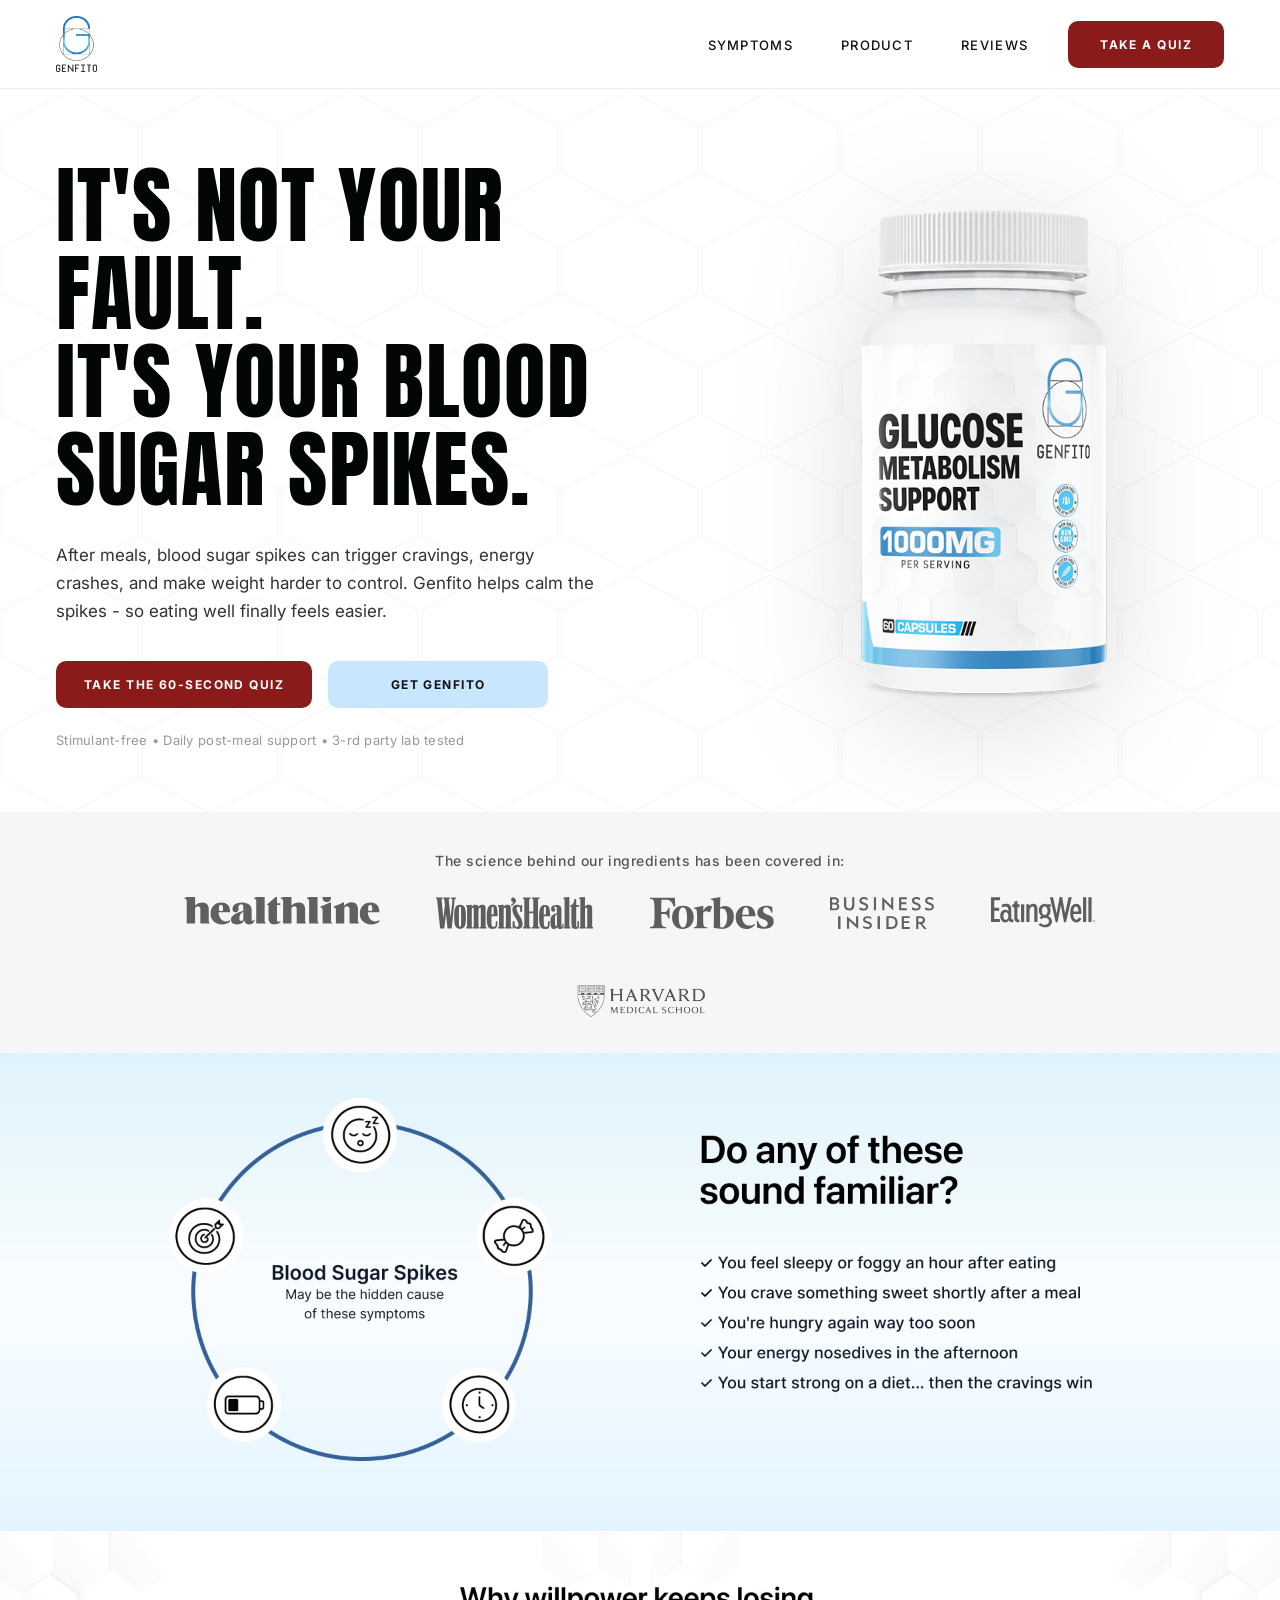
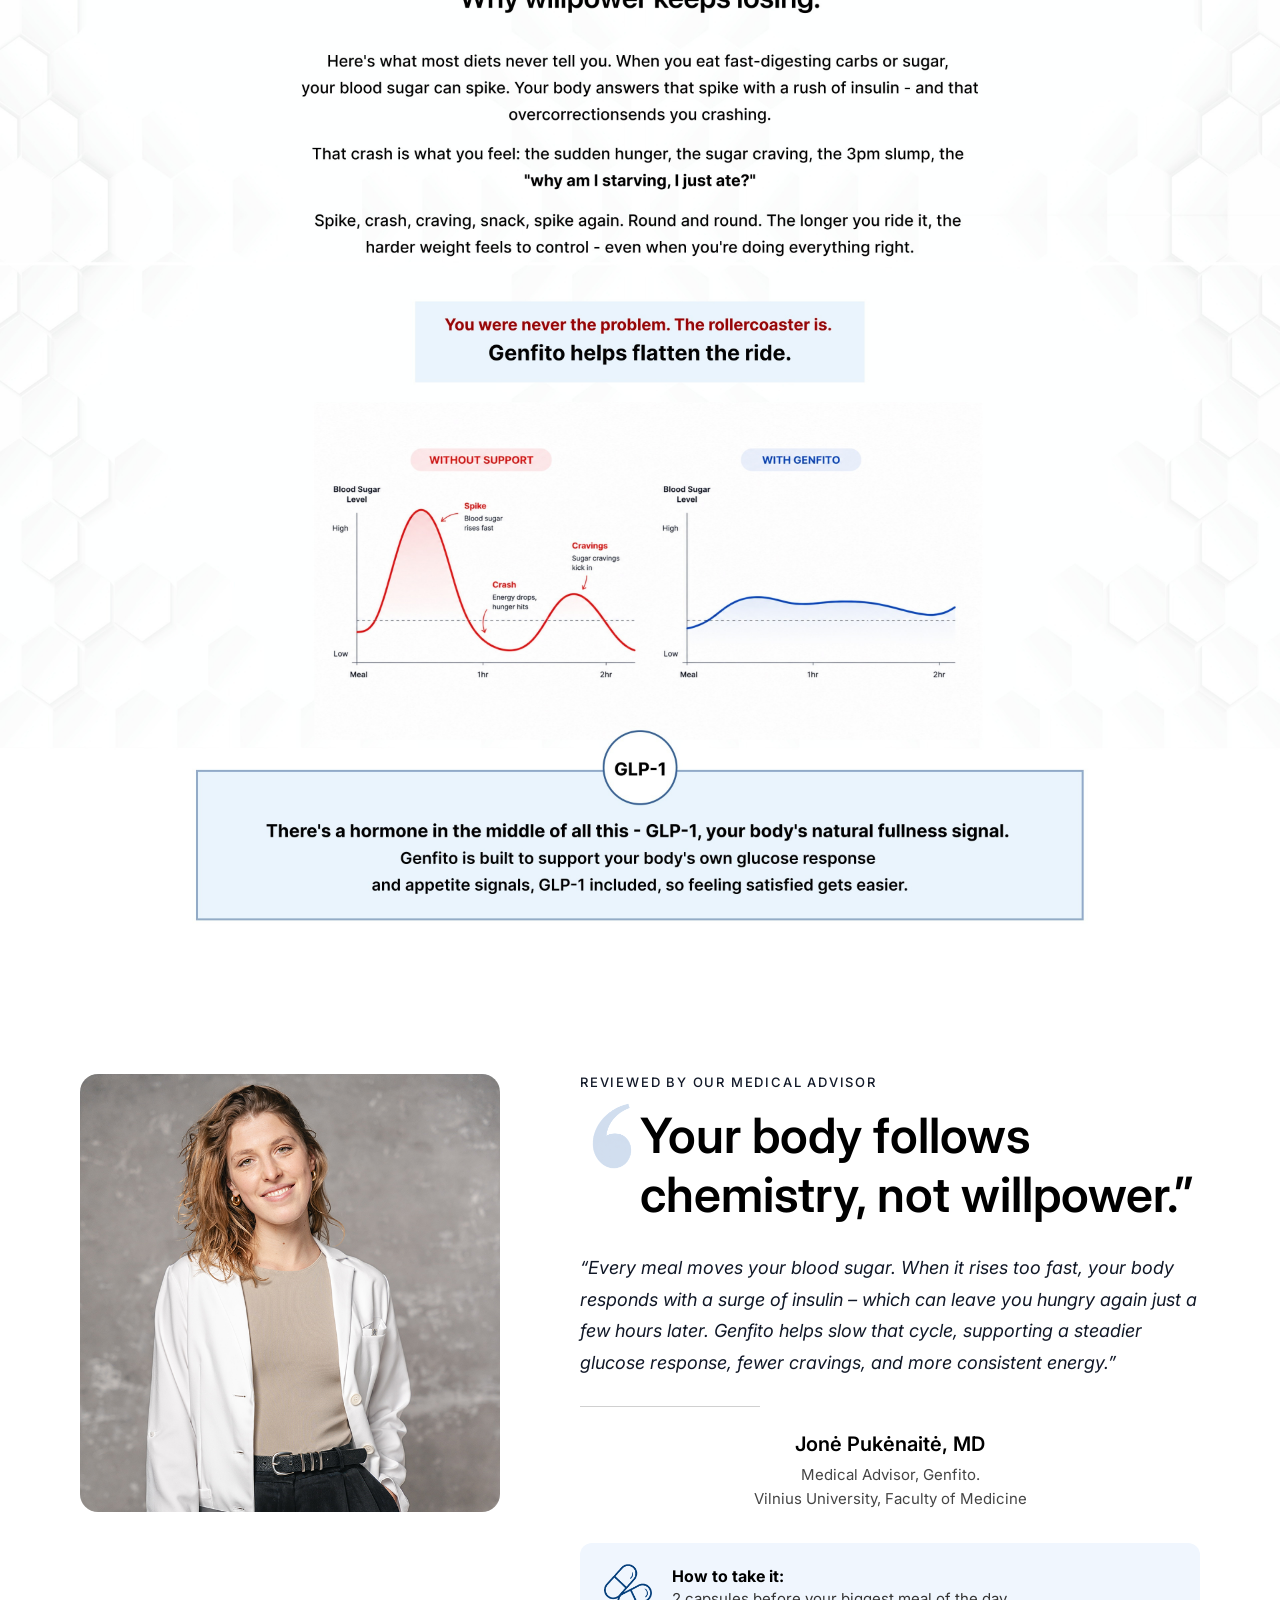
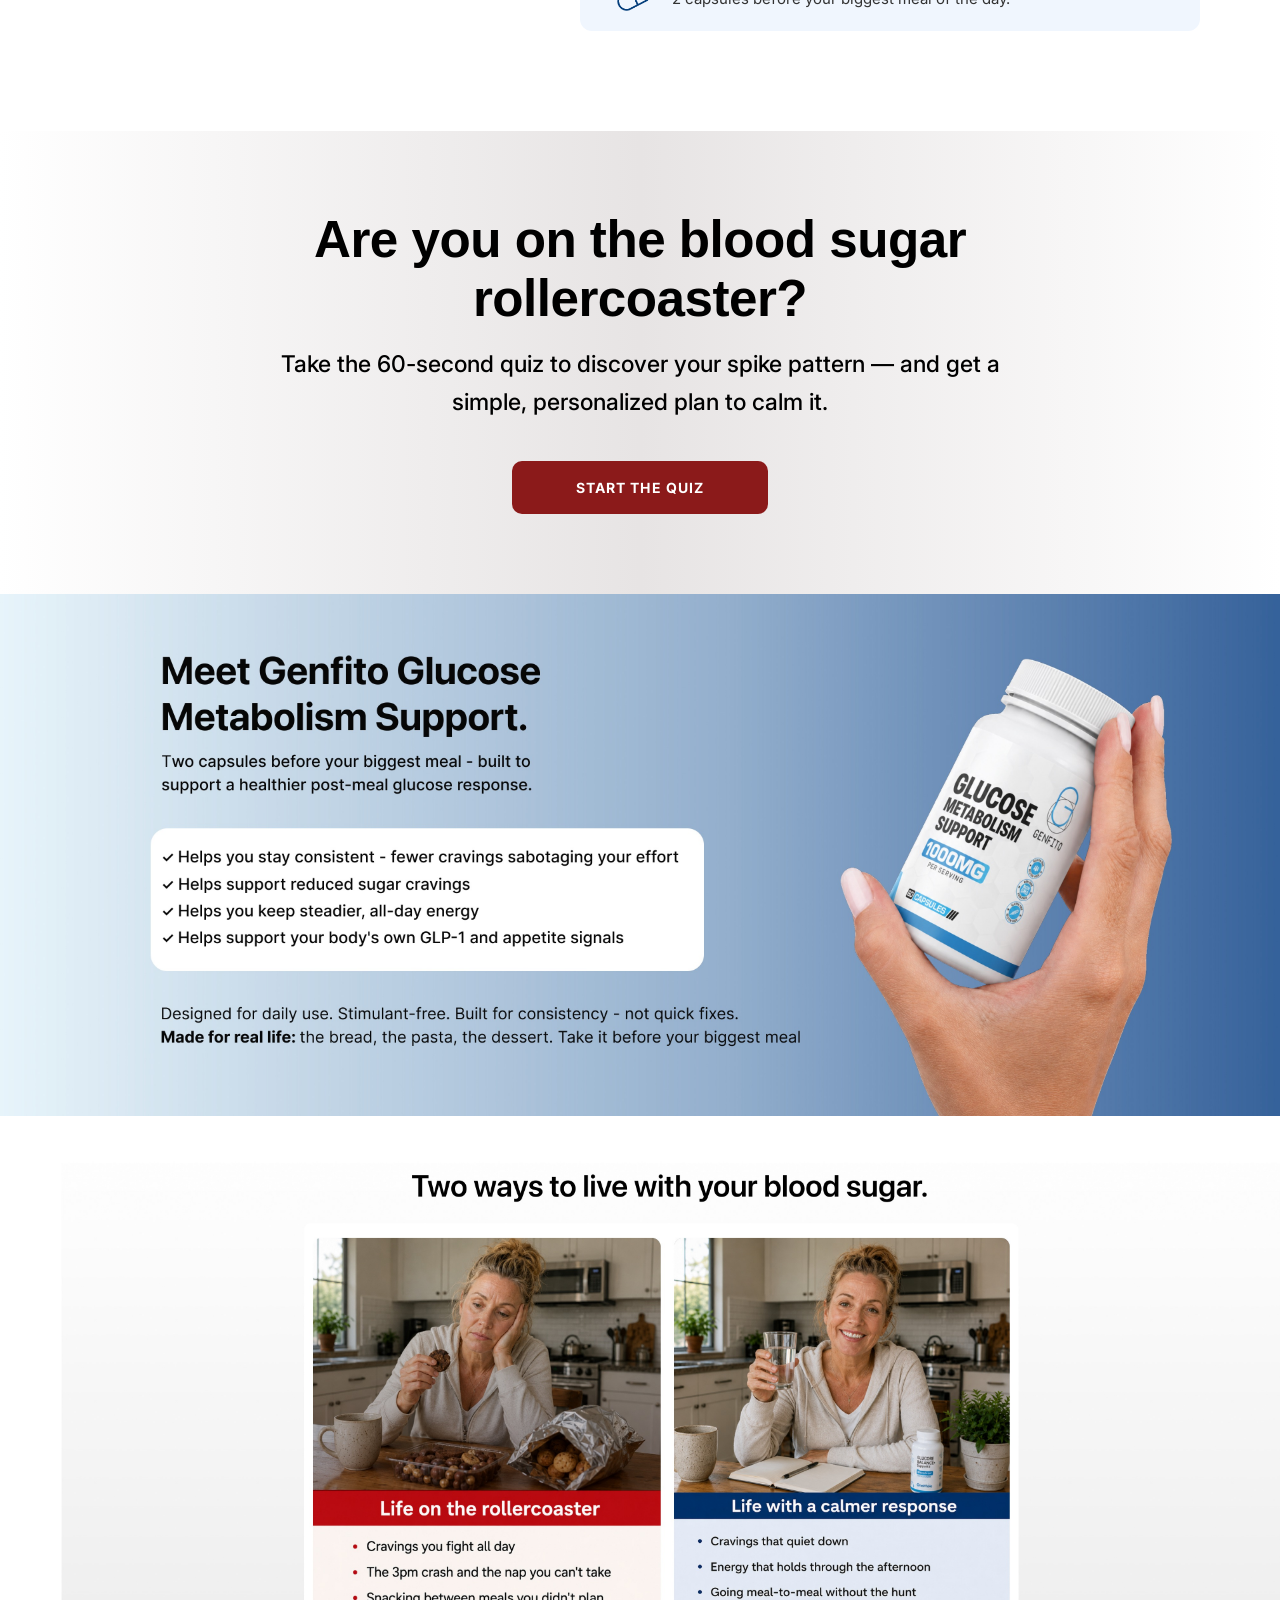
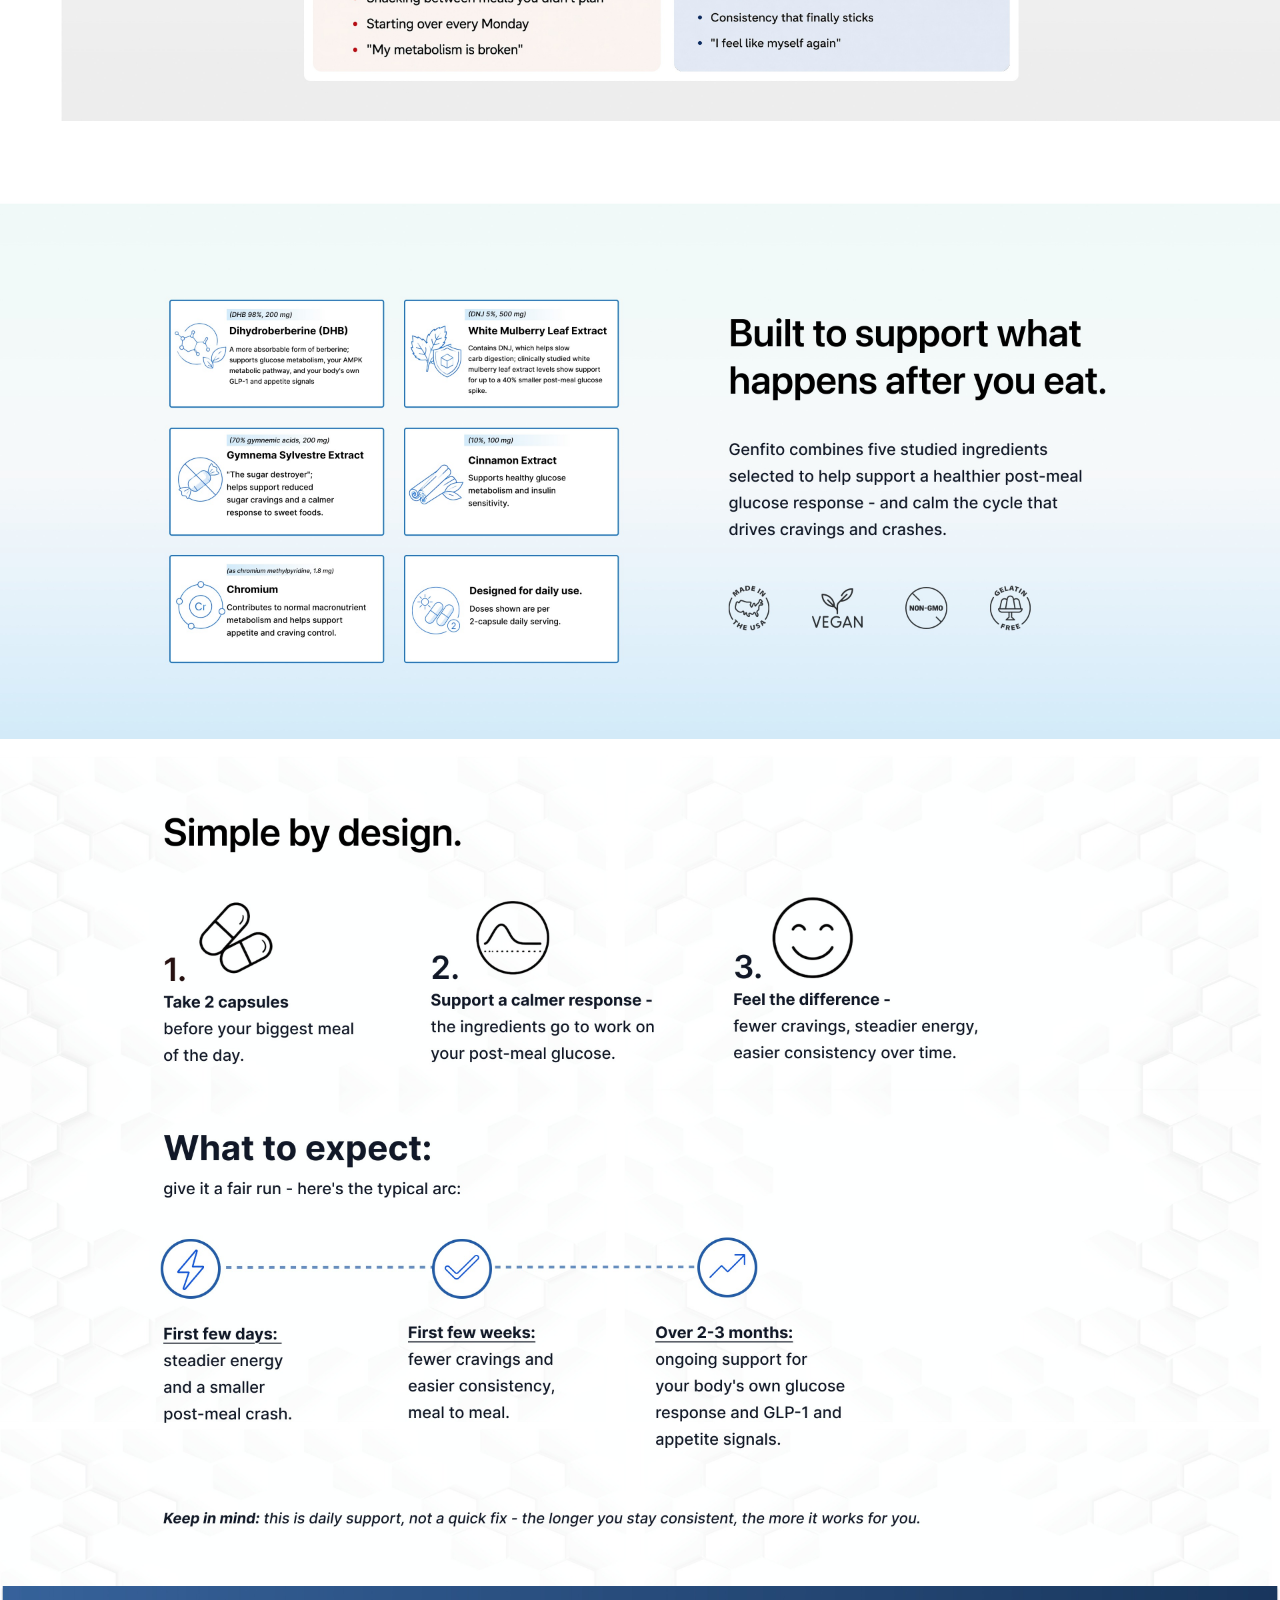
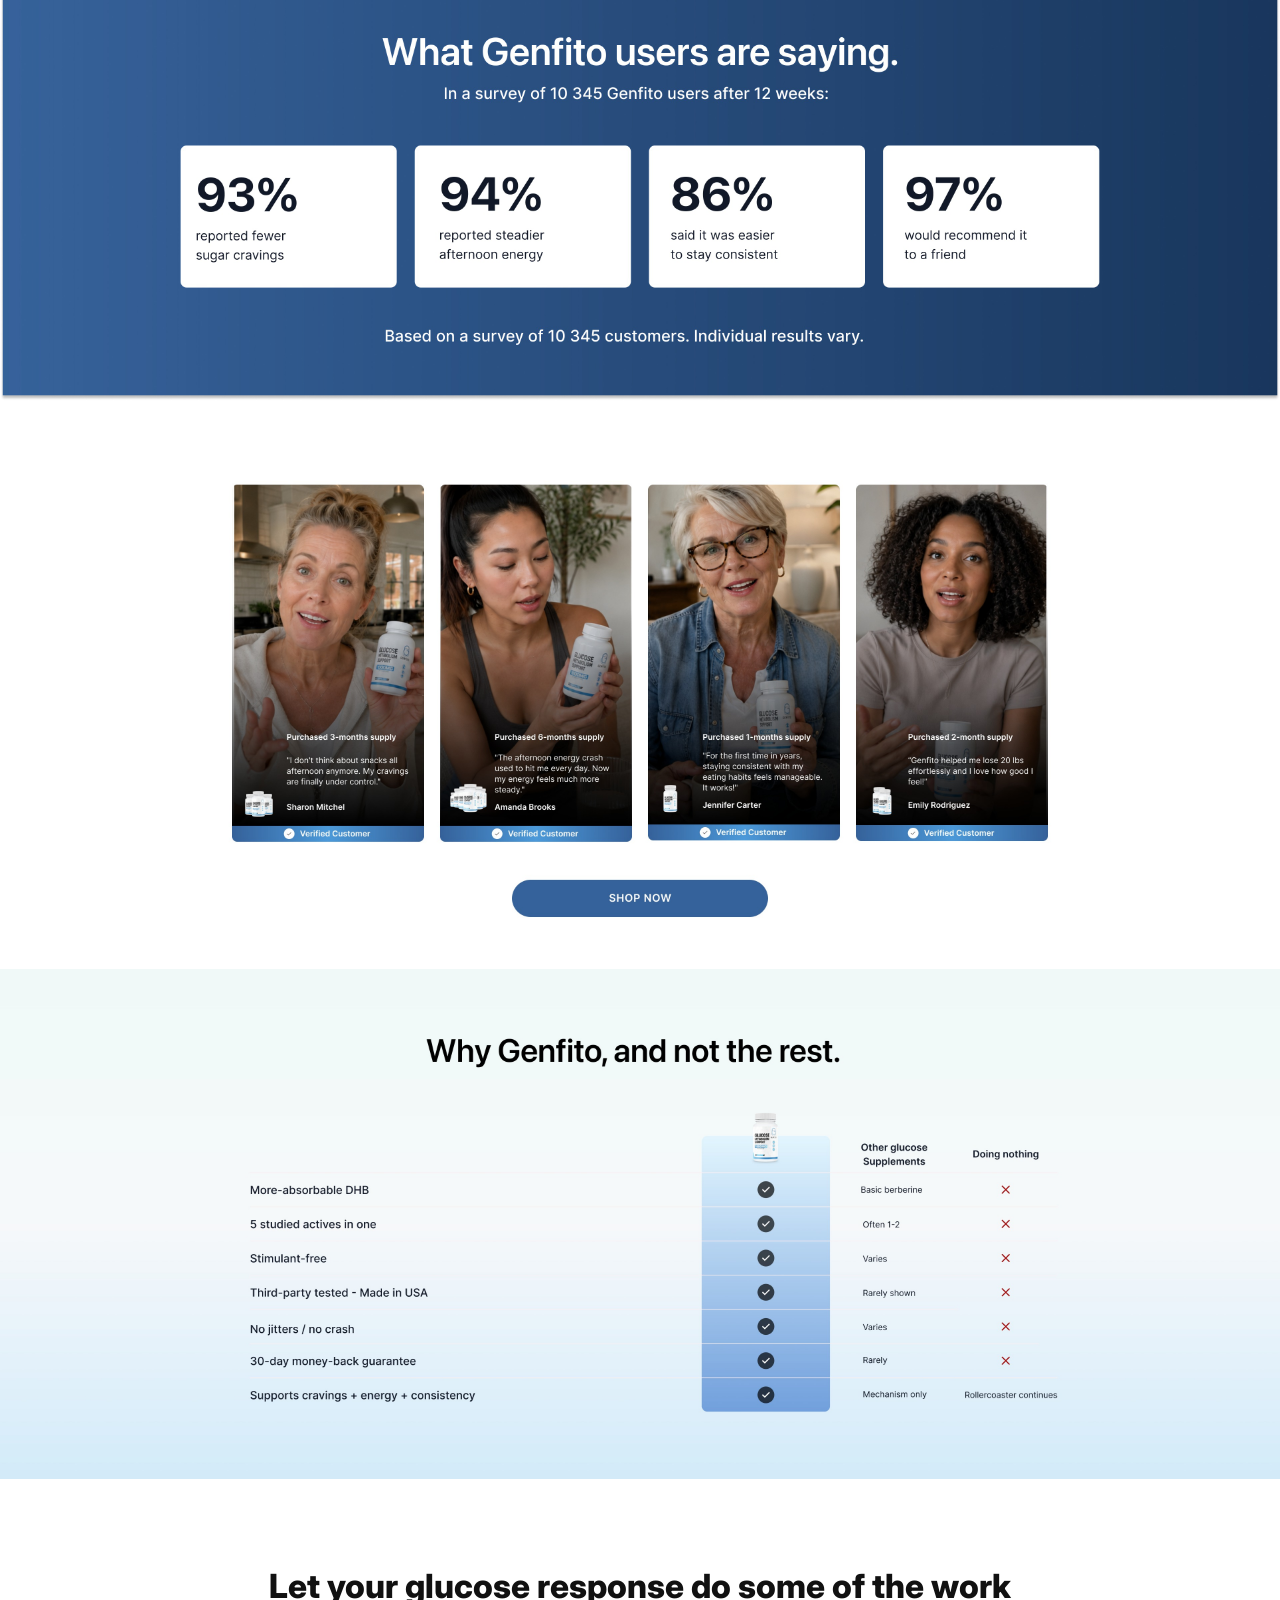
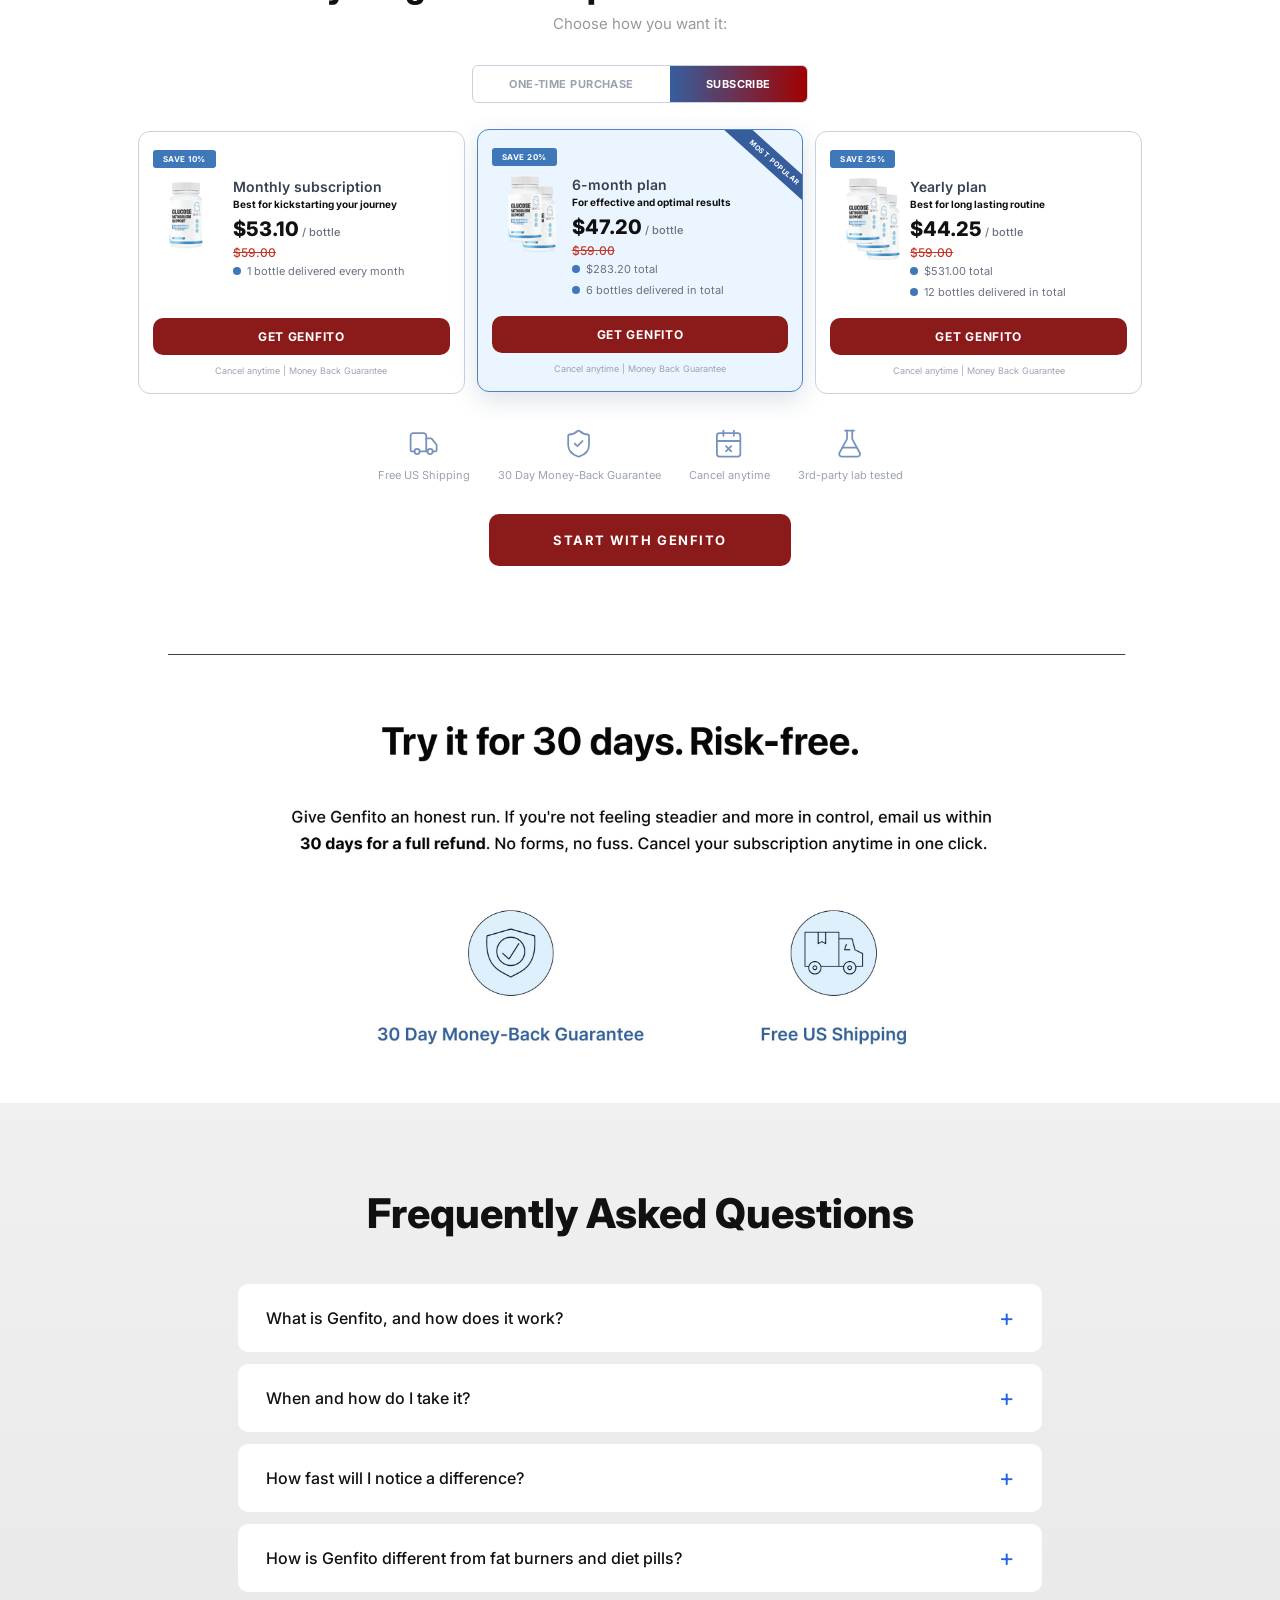
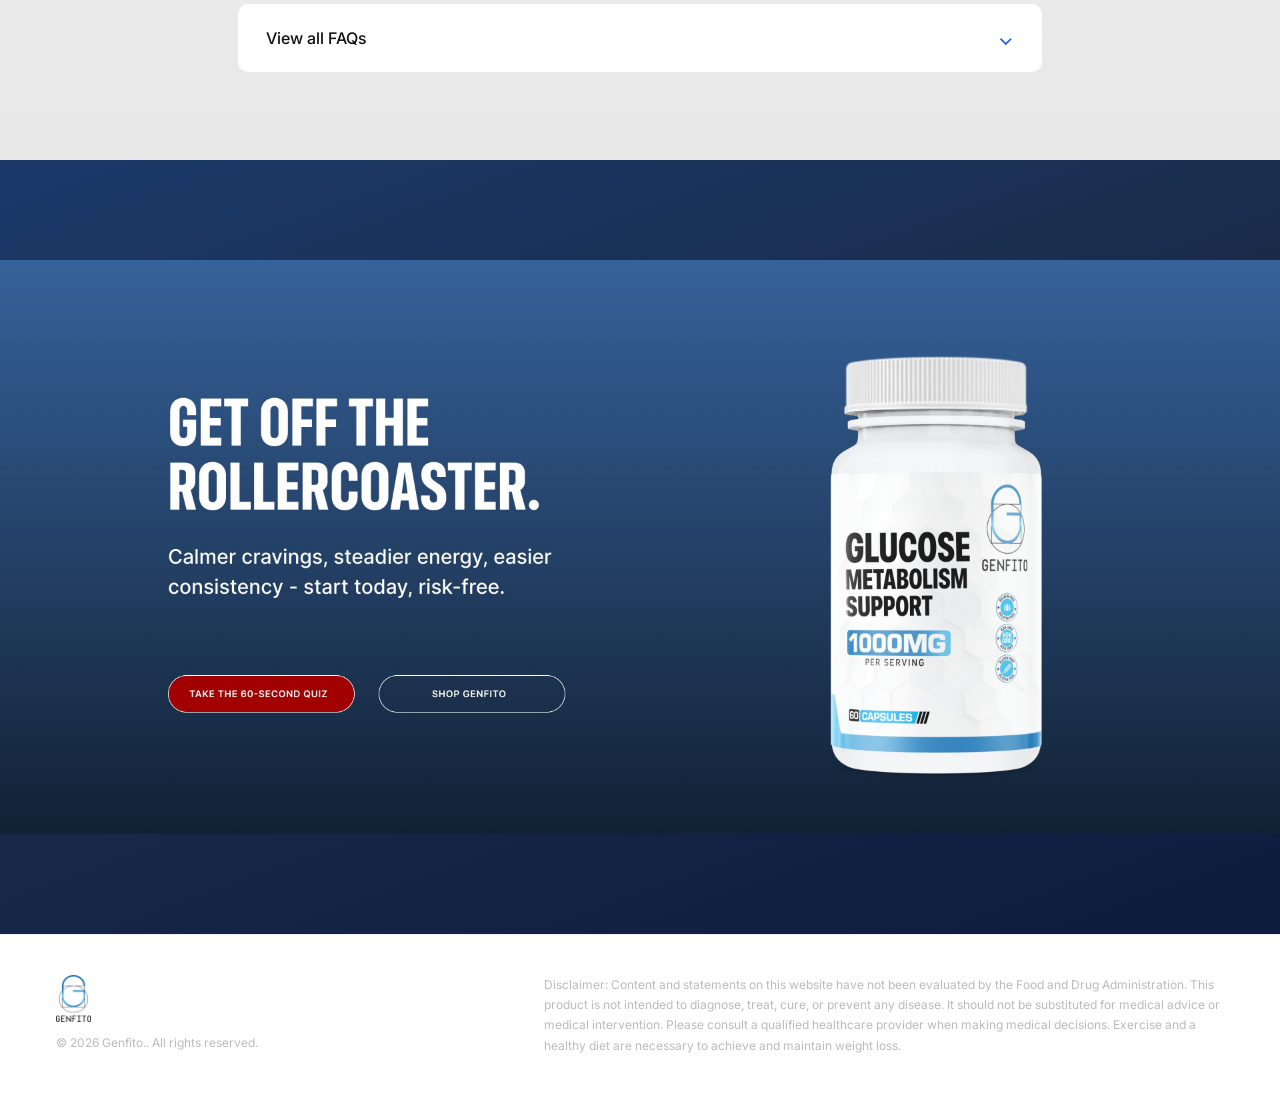
==== index.html @ f52e69c5 "fix: replace blurry PNG badges with sharp SVG icons (Made in USA, Vegan, Non-GMO, Gelatin Free)" ====
<!DOCTYPE html>
<html lang="en">
<head>
  <meta charset="UTF-8">
  <meta name="viewport" content="width=device-width, initial-scale=1.0">
  <title>Genfito – Glucose Metabolism Support</title>
  <!-- Favicons -->
  <link rel="icon" type="image/x-icon" href="/favicon.ico">
  <link rel="icon" type="image/png" sizes="32x32" href="/images/favicon/favicon-32x32.png">
  <link rel="icon" type="image/png" sizes="16x16" href="/images/favicon/favicon-16x16.png">
  <link rel="apple-touch-icon" sizes="180x180" href="/images/favicon/apple-touch-icon.png">
  <link rel="icon" type="image/png" sizes="192x192" href="/images/favicon/favicon-192x192.png">
  <meta name="description" content="After meals, blood sugar spikes can trigger cravings, energy crashes, and make weight harder to control. Genfito helps calm the spikes — so eating well finally feels easier.">
  <link rel="preconnect" href="https://fonts.googleapis.com">
  <link rel="preconnect" href="https://fonts.gstatic.com" crossorigin>
  <link href="https://fonts.googleapis.com/css2?family=Anton&family=Barlow+Condensed:wght@700;800;900&family=Inter:wght@300;400;500;600;700;800&display=swap" rel="stylesheet">
  <style>
    *, *::before, *::after { margin: 0; padding: 0; box-sizing: border-box; }
    :root {
      --red: #8B1A1A;
      --red-hover: #7a1616;
      --blue-light: #C8E7FF;
      --blue-mid: #2a5f8f;
      --blue-dark: #1A3A6A;
      --navy: #1A2B4A;
      --text: #111111;
      --font-body: 'Inter', sans-serif;
      --font-head: 'Barlow Condensed', sans-serif;
    }
    html { scroll-behavior: smooth; }
    /* Offset anchor jumps so sticky nav (88px desktop / 72px mobile) doesn't cover the target */
    :target { scroll-margin-top: 96px; }
    @media (max-width: 1024px) { :target { scroll-margin-top: 80px; } }
    body { font-family: var(--font-body); color: var(--text); background: #fff; overflow-x: hidden; }

    /* ─── Buttons ─── */
    .btn-red {
      display: inline-flex; align-items: center; justify-content: center;
      background: var(--red); color: #fff;
      font-family: var(--font-body); font-weight: 700; font-size: 12px;
      letter-spacing: .12em; text-transform: uppercase; text-decoration: none;
      border: none; border-radius: 10px; padding: 16px 32px;
      cursor: pointer; transition: background .2s; white-space: nowrap;
    }
    .btn-red:hover { background: var(--red-hover); }
    .btn-blue {
      display: inline-flex; align-items: center; justify-content: center;
      background: var(--blue-light); color: var(--text);
      font-family: var(--font-body); font-weight: 700; font-size: 12px;
      letter-spacing: .12em; text-transform: uppercase; text-decoration: none;
      border: none; border-radius: 10px; padding: 16px 32px;
      cursor: pointer; transition: background .2s; white-space: nowrap;
    }
    .btn-blue:hover { background: #b5d9f5; }
    .btn-outline-dark {
      display: inline-flex; align-items: center; justify-content: center;
      background: transparent; color: #fff;
      font-family: var(--font-body); font-weight: 700; font-size: 12px;
      letter-spacing: .12em; text-transform: uppercase; text-decoration: none;
      border: 2px solid rgba(255,255,255,.55); border-radius: 10px; padding: 14px 32px;
      cursor: pointer; transition: border-color .2s, background .2s; white-space: nowrap;
    }
    .btn-outline-dark:hover { border-color: #fff; background: rgba(255,255,255,.08); }

    /* ─── Full-width section image ─── */
    .section-img { display: block; width: 100%; height: auto; }

    /* ─── AUTHORITY LOGO BAR ─── */
    #authority {
      background: #f4f6f8;
      padding: 40px 0 36px;
    }
    .authority-inner {
      max-width: 1200px; margin: 0 auto; padding: 0 56px;
    }
    .authority-label {
      text-align: center;
      font-family: var(--font-body); font-size: 14px; font-weight: 500;
      color: #555; letter-spacing: .04em; margin-bottom: 28px;
    }
    /* Desktop: all logos in a single flex row */
    .authority-logos-desktop {
      display: flex; align-items: center; justify-content: center;
      gap: 56px; flex-wrap: wrap;
    }
    .authority-logos-desktop img {
      height: 32px; width: auto; object-fit: contain;
      opacity: .65; filter: grayscale(100%);
      transition: opacity .2s;
    }
    .authority-logos-desktop img:hover { opacity: 1; }
    /* Mobile carousel: hidden on desktop */
    .authority-carousel { display: none; }

    /* ─── NAV ─── */
    nav {
      position: sticky; top: 0; z-index: 100;
      background: rgba(255,255,255,.97); backdrop-filter: blur(8px);
      border-bottom: 1px solid rgba(0,0,0,.07);
    }
    .nav-inner {
      display: flex; align-items: center; justify-content: space-between;
      max-width: 1440px; margin: 0 auto; padding: 0 56px; height: 88px;
    }
    /* Right side: links + CTA grouped together */
    .nav-right {
      display: flex; align-items: center; gap: 40px;
    }
    .nav-logo {
      display: flex; flex-direction: column; align-items: center;
      text-decoration: none; flex-shrink: 0; gap: 2px;
    }
    .nav-logo-img { height: 56px; width: auto; object-fit: contain; }
    .nav-links { display: flex; align-items: center; gap: 48px; list-style: none; }
    .nav-links a {
      font-family: var(--font-body); font-weight: 500; font-size: 13px;
      letter-spacing: .1em; color: var(--text); text-decoration: none;
      text-transform: uppercase; transition: color .2s;
    }
    .nav-links a:hover { color: var(--red); }
    .nav-hamburger {
      display: none; flex-direction: column; gap: 5px;
      cursor: pointer; background: none; border: none; padding: 4px;
    }
    .nav-hamburger span { display: block; width: 24px; height: 2px; background: var(--text); }

    /* ─── HERO ─── */
    #hero { position: relative; overflow: hidden; background: #ffffff; }
    .hero-hexbg {
      position: absolute; inset: 0; pointer-events: none;
      background-image: url("data:image/svg+xml,%3Csvg xmlns='http://www.w3.org/2000/svg' width='140' height='121' viewBox='0 0 140 121'%3E%3Cpolygon points='70,2 138,37 138,84 70,119 2,84 2,37' fill='none' stroke='%23e0e0e0' stroke-width='1'/%3E%3C/svg%3E");
      background-size: 140px 121px; opacity: .35;
    }
    .hero-content {
      position: relative; z-index: 2;
      display: flex; align-items: center; justify-content: space-between;
      max-width: 1440px; margin: 0 auto;
      padding: 72px 56px 64px; gap: 40px;
    }
    .hero-left { flex: 0 0 55%; max-width: 760px; }
    .hero-headline {
      font-family: 'Anton', sans-serif;
      font-weight: 400;
      font-size: 85px;
      line-height: 88px;
      text-transform: uppercase;
      color: #030606;
      margin-bottom: 28px;
      letter-spacing: 0.02em; /* slightly lighter visual weight */
      word-wrap: break-word;
    }
    .hero-body {
      font-size: 17px; line-height: 1.65; color: #333;
      max-width: 540px; margin-bottom: 36px;
    }
    .hero-ctas { display: flex; gap: 16px; flex-wrap: wrap; margin-bottom: 24px; }
    /* Equal-size hero CTAs on desktop */
    .hero-ctas .btn-red,
    .hero-ctas .btn-blue {
      min-width: 220px;
      padding: 16px 28px;
      text-align: center;
      justify-content: center;
    }
    /* Mobile rollercoaster subtext above stacked buttons */
    .hero-rollercoaster {
      display: none; /* hidden on desktop */
      font-size: 16px; font-weight: 500; color: #030606;
      margin-bottom: 16px; text-align: center;
    }
    /* Desktop: hero-mid-row is just the body text block */
    .hero-mid-row { display: block; }
    /* Mobile-only bottle inside mid-row: hidden on desktop */
    .hero-bottle-mobile { display: none; }
    .hero-trust { font-size: 13px; color: #999; letter-spacing: .02em; }
    .hero-right {
      flex: 0 0 42%; display: flex; justify-content: flex-end; align-items: center;
    }
    .hero-bottle {
      width: 100%; max-width: 520px; object-fit: contain;
      filter: drop-shadow(0 24px 64px rgba(0,0,0,.13));
    }

    /* ─── QUIZ CTA MID ─── */
    #quiz-cta-mid {
      background: linear-gradient(90deg, #ffffff 0%, #E7E4E4 50%, #ffffff 100%);
      padding: 80px 0;
    }
    .quiz-cta-mid-inner {
      max-width: 900px; margin: 0 auto; padding: 0 48px; text-align: center;
    }
    .quiz-cta-mid-headline {
      font-family: -apple-system, 'SF Pro Display', 'Helvetica Neue', Arial, sans-serif;
      font-weight: 590;
      font-size: clamp(28px, 4vw, 58px);
      text-transform: none;
      color: #000000;
      margin-bottom: 16px;
      line-height: 1.15;
      letter-spacing: -0.01em;
    }
    .quiz-cta-mid-body {
      font-family: 'Inter', sans-serif;
      font-size: clamp(16px, 1.8vw, 24px);
      font-weight: 500;
      color: #000000;
      line-height: 1.65;
      margin-bottom: 40px;
      max-width: 720px;
      margin-left: auto;
      margin-right: auto;
    }

    /* ─── OFFER CARDS ─── */
    #offer { background: #fff; padding: 88px 0; }
    .offer-inner { max-width: 1100px; margin: 0 auto; padding: 0 48px; text-align: center; }
    .offer-headline {
      font-size: clamp(22px, 2.6vw, 36px); font-weight: 800;
      color: var(--text); margin-bottom: 8px; line-height: 1.2;
    }
    .offer-subtitle { font-size: 15px; color: #999; margin-bottom: 32px; }
    /* Toggle tabs (quiz-style) */
    .offer-toggle {
      display: inline-flex; border: 1.5px solid #C7D2E1; border-radius: 6px;
      overflow: hidden; margin-bottom: 28px; background: #fff;
    }
    .offer-toggle-btn {
      padding: 11px 36px; font-size: 11px; font-weight: 700;
      letter-spacing: .04em; text-transform: uppercase;
      cursor: pointer; border: none; background: transparent;
      color: #9CA3AF; transition: all .2s; font-family: var(--font-body);
    }
    .offer-toggle-btn.active {
      background: linear-gradient(90deg, #365E9D 0%, #A20101 100%);
      color: #fff;
    }
    /* Plan cards grid — 3-up subscribe, 2-up one-time */
    .offer-cards {
      display: grid;
      grid-template-columns: repeat(3, minmax(0, 1fr));
      gap: 12px; margin-bottom: 28px;
      align-items: stretch;
    }
    .offer-cards.is-two-up {
      grid-template-columns: repeat(2, minmax(0, 1fr));
      max-width: 720px; margin-left: auto; margin-right: auto;
    }
    .offer-card {
      border: 1.5px solid #C7D2E1; border-radius: 12px;
      padding: 14px 14px 16px; background: #fff;
      position: relative; overflow: visible;
      display: flex; flex-direction: column;
      justify-content: space-between;
      text-align: left;
      transition: border-color .15s, box-shadow .15s, transform .15s, background .15s;
      cursor: pointer;
    }
    .offer-card:hover {
      border-color: #4B83C3;
      box-shadow: 0 4px 16px rgba(37,99,235,.10);
    }
    .offer-card.selected {
      border-color: #4B83C3; background: #EAF5FF;
      box-shadow: 0 8px 24px rgba(30,58,95,.15);
      transform: translateY(-2px);
    }
    /* MOST POPULAR diagonal ribbon */
    .offer-card-badge-wrap {
      position: absolute; top: 0; right: 0;
      width: 80px; height: 80px; overflow: hidden;
      border-radius: 0 10px 0 0; pointer-events: none; z-index: 3;
    }
    .offer-card-badge {
      position: absolute; top: 18px; right: -22px;
      transform: rotate(42deg); transform-origin: center;
      background: #365E9D; color: #fff;
      font-size: 7px; font-weight: 700; letter-spacing: .08em;
      padding: 5px 30px; white-space: nowrap;
      text-transform: uppercase; width: 110px; text-align: center;
    }
    .offer-card-save {
      display: inline-block; font-size: 8px; font-weight: 700;
      color: #fff; background: #3F78B8;
      letter-spacing: .06em; text-transform: uppercase;
      padding: 4px 10px; border-radius: 3px; margin-bottom: 10px;
    }
    /* Card top: bottle image left, copy right */
    .offer-card-top {
      display: grid; grid-template-columns: 70px minmax(0,1fr);
      gap: 10px; align-items: start;
    }
    .offer-card-media {
      display: block; width: 70px; flex-shrink: 0;
      overflow: visible; padding-top: 4px; position: relative;
    }
    .offer-card-media img { width: 66px; height: auto; display: block; }
    .offer-card-media .stack-img {
      position: absolute; width: 66px; height: auto;
    }
    .offer-card-copy { min-width: 0; }
    .offer-card-type { font-size: 14px; font-weight: 600; color: #374151; margin-bottom: 2px; line-height: 1.25; }
    .offer-card-subtitle { font-size: 10px; font-weight: 700; color: #111; line-height: 1.3; margin-bottom: 8px; }
    .offer-card-price {
      font-size: 20px; font-weight: 800; color: #111;
      margin-bottom: 6px; line-height: 1;
    }
    .offer-card-price-label { font-size: 11px; font-weight: 500; color: #6B7280; }
    .offer-card-was { font-size: 12px; font-weight: 500; color: #C0392B; text-decoration: line-through; margin-top: 2px; margin-bottom: 4px; }
    .offer-card-details {
      list-style: none; padding: 0; margin: 0; text-align: left;
    }
    .offer-card-details li {
      font-size: 11px; color: #6B7280;
      display: flex; align-items: flex-start; gap: 6px;
      margin-bottom: 6px; line-height: 1.35;
    }
    .offer-card-details li::before {
      content: ''; width: 8px; height: 8px; min-width: 8px;
      background: #3F78B8; border-radius: 50%; margin-top: 3px;
    }
    .offer-card-cta {
      display: block; background: var(--red); color: #fff;
      font-family: var(--font-body); font-size: 12px; font-weight: 700;
      letter-spacing: .06em; text-transform: uppercase;
      text-align: center; padding: 11px 10px; border-radius: 10px;
      text-decoration: none; transition: background .15s; margin-top: 12px;
    }
    .offer-card-cta:hover { background: var(--red-hover); }
    .offer-card-guarantee {
      font-size: 9px; color: #9CA3AF;
      margin-top: 10px; line-height: 1.35; text-align: center;
    }
    /* Trust icons row */
    .offer-trust-icons {
      display: flex; justify-content: center; gap: 28px;
      margin-bottom: 32px; flex-wrap: wrap; padding-top: 6px;
    }
    .offer-trust-item {
      display: flex; flex-direction: column; align-items: center;
      gap: 8px; font-size: 11px; color: #9CA3AF; text-align: center;
    }
    .offer-trust-icon-img { width: 32px; height: 32px; object-fit: contain; display: block; opacity: 0.75; }

    /* ─── FAQ ─── */
    #faq { background: linear-gradient(180deg, #f0f0f0 0%, #e8e8e8 100%); padding: 88px 0; }
    .faq-inner { max-width: 900px; margin: 0 auto; padding: 0 48px; }
    .faq-headline {
      font-family: var(--font-body); font-weight: 800;
      font-size: clamp(28px, 3.2vw, 44px); color: var(--text);
      margin-bottom: 48px; text-align: center; line-height: 1.1;
    }
    .faq-item { margin-bottom: 12px; }
    .faq-question {
      display: flex; justify-content: space-between; align-items: center;
      padding: 22px 28px; cursor: pointer;
      font-size: 16px; font-weight: 500; color: var(--text);
      gap: 16px; user-select: none; line-height: 1.4;
      background: #fff; border-radius: 10px;
      transition: background .2s;
    }
    .faq-question:hover { background: #f8f8f8; }
    .faq-icon {
      flex-shrink: 0;
      font-size: 24px; color: #2563EB; font-weight: 400;
      transition: transform .25s; line-height: 1;
      background: none; border-radius: 0; width: auto; height: auto;
      display: inline-block;
    }
    .faq-item.open .faq-icon { transform: rotate(45deg); }
    /* View all FAQs row */
    .faq-view-all {
      display: flex; justify-content: space-between; align-items: center;
      padding: 22px 28px; cursor: pointer;
      font-size: 16px; font-weight: 500; color: var(--text);
      background: #fff; border-radius: 10px; margin-top: 12px;
      user-select: none;
    }
    .faq-view-all-chevron {
      font-size: 20px; color: #2563EB; transition: transform .25s;
    }
    .faq-view-all.open .faq-view-all-chevron { transform: rotate(180deg); }
    .faq-extra { display: none; }
    .faq-extra.open { display: block; }
    .faq-answer { max-height: 0; overflow: hidden; transition: max-height .3s ease; }
    .faq-item.open .faq-answer { max-height: 500px; }
    .faq-answer-inner {
      padding: 0 28px 22px;
      font-size: 15px; line-height: 1.75; color: #666;
      background: #fff; border-radius: 0 0 10px 10px; margin-top: -2px;
    }

    /* ─── DOCTOR SECTION ─── */
    #doctor-section {
      background: #fff;
      padding: 100px 0;
    }
    .doctor-inner {
      max-width: 1440px; margin: 0 auto; padding: 0 80px;
      display: flex; align-items: flex-start; gap: 80px;
    }
    .doctor-photo-col {
      flex: 0 0 420px; max-width: 420px;
    }
    .doctor-photo {
      width: 100%; border-radius: 18px;
      object-fit: cover; display: block;
    }
    .doctor-content-col {
      flex: 1; min-width: 0;
      display: flex; flex-direction: column;
      gap: 0;
    }
    .doctor-reviewed-label {
      font-family: var(--font-body); font-weight: 500;
      font-size: 13px; letter-spacing: 1.8px; text-transform: uppercase;
      color: #111827; margin-bottom: 16px;
    }
    .doctor-quote-wrap {
      position: relative; margin-bottom: 28px;
    }
    .doctor-quote-mark {
      position: absolute; top: -10px; left: -8px;
      width: 80px; height: 80px; object-fit: contain;
      opacity: 0.9; z-index: 0;
    }
    /* Mobile double quote pair: hidden on desktop */
    .doctor-quote-marks-pair { display: none; }
    .doctor-quote-headline {
      font-family: var(--font-body); font-weight: 590;
      font-size: clamp(32px, 3.8vw, 56px); line-height: 1.22;
      color: #000; position: relative; z-index: 1;
      padding-left: 60px; margin-bottom: 0;
    }
    .doctor-quote-body {
      font-family: var(--font-body); font-weight: 400;
      font-size: 18px; line-height: 1.75; color: #111827;
      font-style: italic; margin-bottom: 28px;
    }
    .doctor-divider {
      width: 180px; height: 1px; background: #d0d0d0;
      margin-bottom: 24px;
    }
    .doctor-name {
      font-family: var(--font-body); font-weight: 600;
      font-size: 20px; line-height: 1.3; color: #000;
      margin-bottom: 6px;
    }
    .doctor-credentials {
      font-family: var(--font-body); font-weight: 400;
      font-size: 15px; line-height: 1.6; color: #444;
      margin-bottom: 32px;
    }
    .doctor-how-box {
      background: #F0F6FE; border-radius: 12px;
      padding: 20px 24px;
      display: flex; align-items: center; gap: 20px;
      max-width: 620px;
    }
    .doctor-capsule-icon {
      width: 48px; height: 48px; object-fit: contain; flex-shrink: 0;
    }
    .doctor-how-text {
      font-family: var(--font-body);
    }
    .doctor-how-text strong {
      font-weight: 700; font-size: 16px; color: #000;
      display: block; margin-bottom: 2px;
    }
    .doctor-how-text span {
      font-size: 15px; color: #333; font-weight: 400;
    }

    /* ─── FINAL CTA ─── */
    #final-cta {
      background: linear-gradient(160deg, #1a3a6a 0%, #1a2b4a 45%, #0d1b3e 100%);
      padding: 100px 0;
    }
    .final-cta-inner {
      display: flex; align-items: center; justify-content: space-between;
      gap: 60px; max-width: 1440px; margin: 0 auto; padding: 0 56px;
    }
    .final-cta-left { flex: 0 0 50%; }
    .final-cta-headline {
      font-family: var(--font-head); font-weight: 900;
      font-size: clamp(52px, 5.6vw, 84px); text-transform: uppercase;
      color: #fff; line-height: .95; margin-bottom: 24px; letter-spacing: -.01em;
    }
    .final-cta-body {
      font-size: 17px; color: rgba(255,255,255,.82);
      line-height: 1.65; margin-bottom: 40px; max-width: 480px;
    }
    .final-cta-btns { display: flex; gap: 16px; flex-wrap: wrap; }
    .final-cta-right { flex: 0 0 42%; display: flex; justify-content: flex-end; }
    .final-cta-bottle {
      width: 100%; max-width: 400px; object-fit: contain;
      filter: drop-shadow(0 24px 64px rgba(0,0,0,.35));
    }

    /* ─── FOOTER ─── */
    footer { background: #fff; border-top: 1px solid #eee; padding: 40px 0; }
    .footer-inner {
      max-width: 1440px; margin: 0 auto; padding: 0 56px;
      display: flex; justify-content: space-between; align-items: flex-start;
      gap: 40px; flex-wrap: wrap;
    }
    .footer-left { display: flex; flex-direction: column; gap: 8px; }
    .footer-logo-img { height: 48px; width: auto; object-fit: contain; }
    .footer-copyright { font-size: 12px; color: #bbb; }
    .footer-disclaimer { font-size: 12px; color: #bbb; line-height: 1.7; max-width: 680px; }

    /* ─── MOBILE NAV MENU ─── */
    .nav-mobile-menu {
      display: none;
      flex-direction: column;
      gap: 0;
      background: #fff;
      border-top: 1px solid #e8e8e8;
      padding: 12px 24px 20px;
      box-shadow: 0 8px 24px rgba(0,0,0,0.08);
    }
    .nav-mobile-menu.open { display: flex; }
    .nav-mobile-menu a {
      font-family: var(--font-body); font-weight: 600; font-size: 15px;
      color: var(--text); text-decoration: none; text-transform: uppercase;
      letter-spacing: .08em; padding: 14px 0;
      border-bottom: 1px solid #f0f0f0;
    }
    .nav-mobile-menu a:last-child { border-bottom: none; }
    .nav-mobile-menu a:hover { color: var(--red); }
    /* CTA button inside mobile menu must keep white text */
    .nav-mobile-menu a.btn-red {
      color: #fff !important;
      border-bottom: none;
      border-radius: 10px;
      text-align: center;
      padding: 16px 32px;
      margin-top: 8px;
    }
    .nav-mobile-menu a.btn-red:hover { color: #fff !important; background: var(--red-hover); }
    /* Symptoms mobile section: hidden by default on desktop */
    .symptoms-mobile { display: none; }
    /* Rollercoaster mobile section: hidden by default on desktop */
    .rollercoaster-mobile { display: none; }
    /* Product intro mobile section: hidden by default on desktop */
    .product-mobile { display: none; }
    /* Before/After mobile section: hidden by default on desktop */
    .before-after-mobile { display: none; }
    /* Ingredients mobile section: hidden by default on desktop */
    .ingredients-mobile { display: none; }
    /* How-it-works mobile section: hidden by default on desktop */
    .how-it-works-mobile { display: none; }
    /* Stats mobile section: hidden by default on desktop */
    .stats-mobile { display: none; }
    /* Testimonials mobile section: hidden by default on desktop */
    .testimonials-mobile { display: none; }
    /* Comparison mobile section: hidden by default on desktop */
    .comparison-mobile { display: none; }
    /* Final CTA mobile section: hidden by default on desktop */
    .final-cta-mobile { display: none; }
    /* Risk reversal mobile section: hidden by default on desktop */
    .risk-mobile { display: none; }
    /* ─── ROLLERCOASTER MOBILE CSS ─── */
    .rollercoaster-mobile {
      background: #fff;
      padding: 48px 24px 56px;
    }
    .rollercoaster-mobile-inner { max-width: 480px; margin: 0 auto; }
    .rc-heading {
      font-family: var(--font-body); font-weight: 800;
      font-size: clamp(22px, 6vw, 36px); line-height: 1.15;
      color: #0a0a0a; margin-bottom: 24px;
      text-align: center;
    }
    .rc-body {
      font-size: 15px; font-weight: 400; color: #111827;
      line-height: 26px; margin-bottom: 16px;
      text-align: center;
    }
    .rc-highlight-box {
      background: #EEF4FF; border-radius: 12px;
      padding: 24px 20px; margin: 28px 0 32px;
      text-align: center;
    }
    .rc-highlight-red {
      font-size: 16px; font-weight: 700; color: #C0392B;
      line-height: 1.4; margin-bottom: 8px;
    }
    .rc-highlight-bold {
      font-size: 18px; font-weight: 800; color: #0a0a0a;
      line-height: 1.3;
    }
    .rc-charts {
      display: flex; flex-direction: column; gap: 0;
      margin-bottom: 32px;
      align-items: center;
    }
    .rc-chart-img {
      width: 100%; max-width: 360px; height: auto;
      display: block; margin: 0 auto;
    }
    .rc-chart-img + .rc-chart-img {
      margin-top: -20px;
    }
    .rc-glp1-wrap {
      position: relative; margin-top: 16px;
    }
    .rc-glp1-badge {
      position: relative; z-index: 2;
      width: 72px; height: 72px; border-radius: 50%;
      border: 2px solid #1A3A6A;
      background: #fff;
      display: flex; align-items: center; justify-content: center;
      font-size: 14px; font-weight: 700; color: #1A3A6A;
      margin: 0 auto -36px auto;
    }
    .rc-glp1-box {
      background: #EEF4FF; border-radius: 12px;
      padding: 48px 20px 24px;
      font-size: 15px; color: #111827; line-height: 26px;
      text-align: center;
    }
    .rc-section-divider {
      border: none;
      border-top: 1px solid #d0dce8;
      margin: 32px 0 0;
    }
    /* ─── RESPONSIVE ─── */
    @media (max-width: 1024px) {
      .nav-inner { height: 72px; padding: 0 32px; }
      .nav-right { display: none; }
      .nav-hamburger { display: flex; }
      /* Mobile hero layout */
      .hero-hexbg { display: none; }
      .hero-content { flex-direction: column; padding: 40px 24px 36px; gap: 0; text-align: left; }
      .hero-left { flex: none; max-width: 100%; }
      .hero-headline { font-size: clamp(36px, 9vw, 60px); line-height: 1.05; margin-bottom: 20px; }
      /* body text + bottle side by side on mobile */
      .hero-mid-row {
        display: flex; flex-direction: row; align-items: flex-start;
        gap: 16px; margin-bottom: 28px;
      }
      .hero-body { flex: 1; font-size: 15px; margin-bottom: 0; max-width: none; text-align: left; }
      /* show mobile bottle, hide desktop bottle */
      .hero-bottle-mobile {
        display: block; flex: 0 0 185px; width: 185px; height: auto;
        object-fit: contain; filter: drop-shadow(0 12px 32px rgba(0,0,0,.12));
      }
      .hero-right-desktop { display: none; }
      /* rollercoaster text visible on mobile */
      .hero-rollercoaster { display: block; }
      /* CTAs: full width stacked */
      .hero-ctas { flex-direction: column; align-items: stretch; gap: 12px; margin-bottom: 20px; }
      .hero-ctas .btn-red,
      .hero-ctas .btn-blue { min-width: 0; width: 100%; padding: 16px 20px; }
      .hero-trust { text-align: center; }
      .quiz-cta-mid-inner { padding: 0 32px; }
      .offer-inner { padding: 0 32px; }
      #doctor-section { padding: 16px 0 80px; }
      .rollercoaster-mobile { padding-bottom: 0; }
      .doctor-inner { padding: 0 32px; gap: 48px; flex-direction: column; }
      .doctor-photo-col { flex: none; width: 100%; max-width: 480px; margin: 0 auto; }
      /* Doctor section mobile: center everything */
      .doctor-reviewed-label { text-align: center; }
      .doctor-quote-wrap { text-align: center; }
      .doctor-quote-headline {
        font-size: 34px; font-weight: 700;
        padding-left: 0; text-align: center;
        line-height: 1.18;
      }
      .doctor-quote-body { text-align: center; }
      /* Double quote marks: hide absolute single, show flex pair */
      .doctor-quote-mark { display: none; }
      .doctor-quote-marks-pair {
        display: flex; justify-content: center; gap: 4px;
        margin-bottom: 12px;
      }
      .doctor-quote-marks-pair img {
        width: 52px; height: 52px; object-fit: contain; opacity: 0.9;
      }
      .offer-cards { grid-template-columns: 1fr 1fr 1fr; }
      .offer-cards.is-two-up { grid-template-columns: 1fr 1fr; }
      .faq-inner { padding: 0 32px; }
      #quiz-cta-mid { padding: 48px 0; }
      .doctor-how-box { margin-bottom: 0; }
      .final-cta-inner { flex-direction: column; padding: 0 32px; text-align: center; }
      .final-cta-left { flex: none; width: 100%; }
      .final-cta-body { max-width: 100%; }
      .final-cta-btns { justify-content: center; }
      .final-cta-right { flex: none; width: 100%; justify-content: center; }
      .final-cta-bottle { max-width: 280px; margin: 0 auto; display: block; }
      .footer-inner { padding: 0 32px; flex-direction: column; }
      /* Authority: switch to carousel on mobile */
      .authority-inner { padding: 0 24px; }
      .authority-logos-desktop { display: none; }
      .authority-carousel {
        display: block;
        position: relative;
        overflow: hidden;
        width: 100%;
      }
      .authority-slides {
        display: flex;
        transition: transform 0.35s ease;
        will-change: transform;
      }
      .authority-slide {
        flex: 0 0 100%;
        display: grid;
        grid-template-columns: 1fr 1fr;
        gap: 24px 16px;
        padding: 8px 0;
        align-items: center;
        justify-items: center;
      }
      .authority-slide img {
        height: 38px; width: auto; max-width: 140px;
        object-fit: contain;
        opacity: .72; filter: grayscale(100%);
      }
      /* Harvard logo is very wide — constrain it more */
      .authority-slide img[alt="Harvard Medical School"] {
        height: 30px; max-width: 120px;
      }
      /* Dot indicators */
      .authority-dots {
        display: flex; justify-content: center; gap: 8px; margin-top: 20px;
      }
      .authority-dot {
        width: 8px; height: 8px; border-radius: 50%;
        background: #ccc; border: none; cursor: pointer; padding: 0;
        transition: background .2s;
      }
      .authority-dot.active { background: #1a2b4a; }
      /* Show mobile symptoms section, hide desktop image */
      .symptoms-desktop-img { display: none; }
      .symptoms-mobile { display: block; }
      /* Show mobile rollercoaster section, hide desktop image */
      .rollercoaster-desktop-img { display: none; }
      .rollercoaster-mobile { display: block; }
      /* Show mobile product intro section, hide desktop image */
      .product-desktop-img { display: none; }
      .product-mobile { display: block; }
      /* Show mobile before/after section, hide desktop image */
      .before-after-desktop-img { display: none; }
      .before-after-mobile { display: block; }
      /* Show mobile ingredients section, hide desktop image */
      .ingredients-desktop-img { display: none; }
      .ingredients-mobile { display: block; }
      /* Show mobile how-it-works section, hide desktop image */
      .how-it-works-desktop-img { display: none; }
      .how-it-works-mobile { display: block; }
      /* Show mobile stats section, hide desktop image */
      .stats-desktop-img { display: none; }
      .stats-mobile { display: block; }
      /* Show mobile testimonials section, hide desktop image */
      .testimonials-desktop-img { display: none; }
      .testimonials-mobile { display: block; }
      /* Show mobile comparison section, hide desktop image */
      .comparison-desktop-img { display: none; }
      .comparison-mobile { display: block; }
      /* Show mobile final-CTA section, hide desktop image */
      .final-cta-desktop-img { display: none; }
      .final-cta-mobile { display: block; }
      /* Final CTA mobile: transparent image over gradient section */
      #final-cta { padding: 0; background: linear-gradient(180deg, #36629B 0%, #132235 100%); }
      .final-cta-img-wrap { position: relative; display: block; line-height: 0; }
      .final-cta-img { width: 100%; height: auto; display: block; }
      /* Overlays measured from image pixel analysis:
         Red quiz button:   top 77.3%, bottom 84.6% (from top) -> bottom 15.4%, height 7.3%
         White shop button: top 86.9%, bottom 94.2% (from top) -> bottom 5.8%, height 7.3%
         Horizontal: left 16.7%, right 12.5% (from right) */
      .fcta-overlay-quiz {
        position: absolute;
        left: 16%; right: 12%;
        bottom: 15.4%; height: 7.3%;
        display: block;
      }
      .fcta-overlay-shop {
        position: absolute;
        left: 16%; right: 12%;
        bottom: 5.8%; height: 7.3%;
        display: block;
      }
      /* Hide the bottom "Start with Genfito" CTA button on mobile */
      #offer-main-cta { display: none !important; }
      /* Show mobile risk section, hide desktop image */
      .risk-desktop-img { display: none; }
      .risk-mobile { display: block; margin-bottom: 40px; }
      /* FAQ top padding on mobile */
      #faq { padding-top: 40px; }
    }
    /* ─── SYMPTOMS SECTION (mobile HTML version) ─── */
    .symptoms-mobile {
      background: linear-gradient(180deg, #E0F3FC 0%, #FBFEFF 50%, #E4F5FF 100%);
      padding: 56px 24px 64px;
    }
    .symptoms-mobile-inner { max-width: 480px; margin: 0 auto; }
    .symptoms-heading {
      font-family: var(--font-body); font-weight: 800;
      font-size: clamp(28px, 8vw, 40px); line-height: 1.15;
      color: #0a0a0a; margin-bottom: 28px;
    }
    .symptoms-list {
      list-style: none; margin-bottom: 48px;
    }
    .symptoms-list li {
      font-size: 15px; font-weight: 500; color: #111827;
      line-height: 24px; padding: 8px 0;
      display: flex; align-items: flex-start; gap: 10px;
    }
    .symptoms-list li::before {
      content: '•'; color: #1a3a6a; font-weight: 700; font-size: 18px;
      flex-shrink: 0; margin-top: -1px;
    }
    /* Circle diagram */
    .symptoms-circle-img-wrap {
      width: 100%;
      max-width: 320px;
      margin: 24px auto 0;
    }
    .symptoms-circle-img {
      width: 100%;
      height: auto;
      display: block;
    }

    /* ─── PRODUCT INTRO MOBILE CSS ─── */
    /* ─── Product mobile: outer wrapper has no bg (children handle it) ─── */
    .product-mobile { background: none; padding: 0; }
    /* Figma-exported product section image: full width, no gap below */
    .product-mobile-figma-img { width: 100%; height: auto; display: block; margin: 0; }
    /* Upper gradient zone: contains heading, subtext, and hand image */
    .product-mobile-upper {
      background: linear-gradient(180deg, #E8F4FB 0%, #93AFCD 60%, #36629B 100%);
      padding: 48px 24px 0;
      position: relative;
    }
    .product-mobile-inner { max-width: 480px; margin: 0 auto; }
    .product-mobile-heading {
      font-family: var(--font-body); font-weight: 800;
      font-size: clamp(26px, 7.5vw, 36px); line-height: 1.15;
      color: #0a0a0a; margin-bottom: 14px;
    }
    .product-mobile-subtext {
      font-size: 15px; font-weight: 400; color: #1a2b4a;
      line-height: 26px; margin-bottom: 20px;
    }
    /* Bottle image: transparent, sits in upper zone, bottom overlaps card zone */
    .product-mobile-bottle-wrap {
      width: 100%; max-width: 280px;
      margin: 0 auto;
      position: relative; z-index: 2;
      /* Pull bottom of image down into card zone */
      margin-bottom: -80px;
    }
    .product-mobile-bottle {
      width: 100%; height: auto; display: block;
    }
    /* Card zone: dark blue bg, card has top padding to clear the overlapping hand */
    .product-mobile-card-zone {
      background: linear-gradient(180deg, #36629B 0%, #2a5080 100%);
      padding: 0 24px 32px;
    }
    .product-mobile-card {
      background: #fff;
      border-radius: 16px;
      padding: 24px 20px;
      margin-bottom: 0;
      box-shadow: 0 2px 12px rgba(26,58,106,.12);
      position: relative; z-index: 1;
      /* Card starts below the bottom of the hand image */
      padding-top: 90px;
    }
    .product-mobile-checklist {
      list-style: none;
      margin: 0; padding: 0;
    }
    .product-mobile-checklist li {
      font-size: 15px; font-weight: 500; color: #111827;
      line-height: 24px; padding: 8px 0;
      border-bottom: 1px solid rgba(26,58,106,.08);
      display: flex; align-items: flex-start; gap: 10px;
    }
    .product-mobile-checklist li:last-child { border-bottom: none; }
    .product-mobile-checklist li::before {
      content: '✓'; color: #2a5f8f; font-weight: 700;
      flex-shrink: 0; margin-top: 1px;
    }
    /* Lower zone: image6 replaces the daily/real-life block */
    .product-mobile-lower {
      width: 100%;
    }
    .product-mobile-lower img {
      width: 100%; height: auto; display: block;
    }
    /* Hide old daily/real-life elements */
    .product-mobile-daily, .product-mobile-real-life { display: none; }

    /* ─── BEFORE/AFTER MOBILE CSS ─── */
    .before-after-mobile {
      background: linear-gradient(360deg, #EDEDED 0%, #ffffff 100%);
      padding: 48px 16px 56px;
    }
    .before-after-mobile-inner { max-width: 480px; margin: 0 auto; }
    /* White container box matching Figma: white bg, 10px padding all sides */
    .ba-cards-container {
      background: #fff;
      border-radius: 16px;
      padding: 10px;
      box-shadow: 0 2px 16px rgba(0,0,0,.06);
    }
    .before-after-heading {
      font-family: var(--font-body); font-weight: 800;
      font-size: clamp(26px, 7.5vw, 36px); line-height: 1.15;
      color: #0a0a0a; margin-bottom: 32px;
      text-align: center;
    }
    .before-after-cards {
      display: flex; flex-direction: column; gap: 20px;
    }
    .ba-card {
      background: transparent;
      border-radius: 12px;
      overflow: hidden;
      box-shadow: 0 2px 16px rgba(0,0,0,.08);
    }
    /* Card images: full-width, no extra markup needed */
    .ba-card-img {
      width: 100%; height: auto; display: block;
      border-radius: 12px;
    }
    /* Keep old classes for safety but hide them */
    .ba-card-photo { display: none; }
    .ba-card-body { display: none; }
    .ba-card-list {
      list-style: none; margin: 0; padding: 0;
    }
    .ba-card-list li {
      font-size: 15px; font-weight: 500; color: #111827;
      line-height: 24px; padding: 7px 0;
      border-bottom: 1px solid rgba(0,0,0,.06);
      display: flex; align-items: flex-start; gap: 10px;
    }
    .ba-card-list li:last-child { border-bottom: none; }
    .ba-card-list li::before {
      content: '•'; font-size: 18px; flex-shrink: 0;
      margin-top: -1px;
    }
    .ba-card--bad .ba-card-list li::before { color: #C0392B; }
    .ba-card--good .ba-card-list li::before { color: #1A3A6A; }

    /* ─── INGREDIENTS MOBILE CSS ─── */
    .ingredients-mobile {
      background: linear-gradient(160deg, #dceeff 0%, #eaf4ff 60%, #f0f8ff 100%);
      padding: 48px 24px 56px;
    }
    .ingredients-mobile-inner { max-width: 480px; margin: 0 auto; }
    .ing-heading {
      font-family: var(--font-body); font-weight: 800;
      font-size: clamp(26px, 7.5vw, 36px); line-height: 1.15;
      color: #0a0a0a; margin-bottom: 16px;
    }
    .ing-subtext {
      font-size: 15px; font-weight: 400; color: #374151;
      line-height: 26px; margin-bottom: 32px; text-align: center;
    }
    .ing-cards { display: flex; flex-direction: column; gap: 16px; margin-bottom: 32px; }
    .ing-card {
      background: #fff;
      border: 1.5px solid #c8dff5;
      border-radius: 14px;
      padding: 18px 16px;
      display: flex; align-items: flex-start; gap: 16px;
    }
    .ing-card-icon {
      flex-shrink: 0; width: 64px; height: 64px;
      object-fit: contain;
    }
    .ing-card-text { flex: 1; min-width: 0; }
    .ing-card-dose {
      font-size: 12px; font-style: italic; color: #6b7280;
      margin-bottom: 4px;
    }
    .ing-card-name {
      font-size: 16px; font-weight: 700; color: #0a0a0a;
      margin-bottom: 6px; line-height: 1.2;
    }
    .ing-card-desc {
      font-size: 13px; font-weight: 400; color: #374151;
      line-height: 20px;
    }
    .ing-badges {
      display: flex; justify-content: center;
      gap: 20px; flex-wrap: wrap; margin-top: 8px;
    }
    .ing-badge-img { height: 60px; width: auto; object-fit: contain; display: block; }

    /* ─── HOW IT WORKS MOBILE CSS ─── */
    .how-it-works-mobile {
      background: #fff;
      padding: 48px 24px 56px;
    }
    .how-it-works-mobile-inner { max-width: 480px; margin: 0 auto; }
    .hiw-heading {
      font-family: var(--font-body); font-weight: 800;
      font-size: clamp(26px, 7.5vw, 36px); line-height: 1.15;
      color: #0a0a0a; margin-bottom: 32px; text-align: center;
    }
    .hiw-steps { display: flex; flex-direction: column; gap: 24px; margin-bottom: 40px; }
    .hiw-step {
      display: flex; align-items: flex-start; gap: 16px;
    }
    .hiw-step-icon {
      flex-shrink: 0; width: 52px; height: 52px;
      object-fit: contain;
    }
    .hiw-step-text { flex: 1; }
    .hiw-step-title {
      font-size: 16px; font-weight: 700; color: #0a0a0a;
      margin-bottom: 4px; line-height: 1.3;
    }
    .hiw-step-desc {
      font-size: 14px; font-weight: 400; color: #374151;
      line-height: 22px;
    }
    .hiw-divider {
      border: none; border-top: 1.5px solid #e5e7eb;
      margin: 8px 0 36px;
    }
    .hiw-timeline-heading {
      font-family: var(--font-body); font-weight: 800;
      font-size: clamp(22px, 6vw, 30px); line-height: 1.2;
      color: #0a0a0a; margin-bottom: 8px; text-align: center;
    }
    .hiw-timeline-sub {
      font-size: 14px; color: #6b7280; text-align: center;
      margin-bottom: 28px;
    }
    .hiw-milestones { display: flex; flex-direction: column; gap: 0; }
    .hiw-milestone {
      display: flex; align-items: flex-start; gap: 16px;
      padding-bottom: 28px; position: relative;
    }
    .hiw-milestone:not(:last-child)::after {
      content: '';
      position: absolute; left: 23px; top: 52px;
      width: 1px; height: calc(100% - 28px);
      background: #c8dff5;
    }
    .hiw-milestone-icon-wrap {
      flex-shrink: 0; width: 48px; height: 48px;
      border: 2px solid #1A3A6A; border-radius: 50%;
      background: #fff;
      display: flex; align-items: center; justify-content: center;
      z-index: 1; position: relative;
    }
    .hiw-milestone-icon { width: 26px; height: 26px; object-fit: contain; }
    .hiw-milestone-text { flex: 1; padding-top: 8px; }
    .hiw-milestone-title {
      font-size: 15px; font-weight: 700; color: #0a0a0a;
      margin-bottom: 4px;
    }
    .hiw-milestone-desc {
      font-size: 14px; font-weight: 400; color: #374151;
      line-height: 22px;
    }
    .hiw-keep-in-mind {
      margin-top: 32px;
      background: #f3f4f6; border-radius: 12px;
      padding: 20px 18px;
      font-size: 14px; color: #374151; line-height: 22px;
      text-align: center;
    }
    .hiw-keep-in-mind strong { color: #0a0a0a; }

    /* ─── STATS MOBILE CSS ─── */
    .stats-mobile {
      background: linear-gradient(160deg, #1A3A6A 0%, #1A2B4A 60%, #0d1b3e 100%);
      padding: 56px 24px 64px;
    }
    .stats-mobile-inner { max-width: 480px; margin: 0 auto; }
    .stats-heading {
      font-family: var(--font-body); font-weight: 800;
      font-size: clamp(26px, 7.5vw, 36px); line-height: 1.15;
      color: #fff; margin-bottom: 32px; text-align: center;
    }
    .stats-cards { display: flex; flex-direction: column; gap: 14px; margin-bottom: 24px; }
    .stats-card {
      background: #fff;
      border-radius: 14px;
      padding: 20px 20px;
      display: flex; align-items: center; gap: 16px;
    }
    .stats-card-pct {
      font-family: var(--font-body); font-weight: 800;
      font-size: 40px; color: #0a0a0a; line-height: 1;
      flex-shrink: 0; min-width: 90px;
    }
    .stats-card-text {
      font-size: 15px; font-weight: 400; color: #374151;
      line-height: 22px;
    }
    .stats-disclaimer {
      font-size: 12px; color: rgba(255,255,255,0.55);
      text-align: center; line-height: 1.6;
    }

    /* ─── TESTIMONIALS MOBILE CSS ─── */
    .testimonials-mobile {
      background: #fff;
      padding: 48px 24px 56px;
    }
    .testimonials-mobile-inner { max-width: 480px; margin: 0 auto; }
    .ugc-heading {
      font-family: var(--font-body); font-weight: 800;
      font-size: clamp(24px, 7vw, 34px); line-height: 1.15;
      color: #0a0a0a; margin-bottom: 8px; text-align: center;
    }
    .ugc-rating {
      display: flex; align-items: center; justify-content: center;
      gap: 8px; margin-bottom: 28px;
      font-size: 14px; color: #374151;
    }
    .ugc-stars { color: #f59e0b; font-size: 18px; }
    /* Slider container */
    .ugc-slider-wrap { position: relative; overflow: hidden; border-radius: 16px; margin-bottom: 16px; }
    .ugc-slides {
      display: flex;
      transition: transform 0.35s ease;
      will-change: transform;
    }
    .ugc-slide {
      flex: 0 0 100%;
      position: relative;
      /* When using Figma-exported card images, remove fixed height */
      display: flex;
      flex-direction: column;
    }
    /* Figma-exported UGC card: full width, natural aspect ratio, no fixed height */
    .ugc-slide-figma {
      width: 100%; height: auto; display: block;
      border-radius: 16px 16px 0 0;
    }
    .ugc-slide-img {
      width: 100%; height: 340px;
      object-fit: cover; object-position: center top;
      display: block;
      border-radius: 16px 16px 0 0;
      flex-shrink: 0;
    }
    /* ugc-slide-img defined above with fixed height */
    .ugc-slide-overlay {
      background: linear-gradient(0deg, rgba(10,10,10,0.88) 0%, rgba(10,10,10,0.4) 60%, transparent 100%);
      padding: 20px 18px 0;
      border-radius: 0 0 0 0;
    }
    .ugc-slide-purchase {
      font-size: 12px; font-weight: 600; color: rgba(255,255,255,0.7);
      margin-bottom: 6px;
    }
    .ugc-slide-quote {
      font-size: 14px; font-weight: 400; color: #fff;
      line-height: 22px; margin-bottom: 8px;
    }
    .ugc-slide-name {
      font-size: 14px; font-weight: 700; color: #fff;
      margin-bottom: 0;
    }
    .ugc-verified {
      background: #1A3A6A;
      border-radius: 0 0 16px 16px;
      padding: 10px 18px;
      display: flex; align-items: center; gap: 8px;
      font-size: 13px; font-weight: 600; color: #fff;
    }
    .ugc-verified svg {
      width: 16px; height: 16px; stroke: #fff; fill: none; stroke-width: 2;
      flex-shrink: 0;
    }
    /* Dot indicators */
    .ugc-dots {
      display: flex; justify-content: center; gap: 8px; margin-bottom: 28px;
    }
    .ugc-dot {
      width: 8px; height: 8px; border-radius: 50%;
      background: #d1d5db; border: none; cursor: pointer; padding: 0;
      transition: background .2s;
    }
    .ugc-dot.active { background: #1A3A6A; }
    .ugc-shop-btn {
      display: block; width: 100%;
      background: #1A3A6A; color: #fff;
      font-family: var(--font-body); font-weight: 700;
      font-size: 13px; letter-spacing: .1em; text-transform: uppercase;
      text-decoration: none; text-align: center;
      border: none; border-radius: 999px;
      padding: 18px 32px; cursor: pointer;
    }

    /* ─── FINAL CTA MOBILE CSS ─── */
    .final-cta-mobile {
      background: linear-gradient(160deg, #1a3a6a 0%, #1a2b4a 45%, #0d1b3e 100%);
      padding: 56px 24px 64px;
      text-align: center;
    }
    .final-cta-mobile-inner { max-width: 420px; margin: 0 auto; }
    .fcta-headline {
      font-family: var(--font-head); font-weight: 900;
      font-size: clamp(48px, 13vw, 72px); text-transform: uppercase;
      color: #fff; line-height: .92; margin-bottom: 28px; letter-spacing: -.01em;
    }
    .fcta-bottle {
      width: 220px; height: auto; display: block;
      margin: 0 auto 24px;
      filter: drop-shadow(0 16px 40px rgba(0,0,0,.4));
    }
    .fcta-tagline {
      font-size: 16px; color: rgba(255,255,255,.82);
      line-height: 1.6; margin-bottom: 8px;
    }
    .fcta-subtext {
      font-size: 15px; color: rgba(255,255,255,.65);
      margin-bottom: 36px;
    }
    .fcta-divider {
      border: none; border-top: 1px solid rgba(255,255,255,.2);
      margin: 0 auto 32px; width: 80%;
    }
    .fcta-btn-quiz {
      display: block; background: var(--red); color: #fff;
      font-family: var(--font-body); font-size: 13px; font-weight: 700;
      letter-spacing: .08em; text-transform: uppercase;
      text-align: center; padding: 18px 24px; border-radius: 10px;
      text-decoration: none; margin-bottom: 14px;
      transition: background .15s;
    }
    .fcta-btn-quiz:hover { background: var(--red-hover); }
    .fcta-btn-shop {
      display: block; background: transparent; color: #fff;
      font-family: var(--font-body); font-size: 13px; font-weight: 700;
      letter-spacing: .08em; text-transform: uppercase;
      text-align: center; padding: 17px 24px; border-radius: 10px;
      text-decoration: none; border: 1.5px solid rgba(255,255,255,.5);
      transition: border-color .15s, background .15s;
    }
    .fcta-btn-shop:hover { border-color: #fff; background: rgba(255,255,255,.08); }

    /* ─── RISK REVERSAL MOBILE CSS ─── */
    .risk-mobile {
      background: #fff;
      padding: 0;
    }
    .risk-mobile-divider {
      border: none;
      border-top: 1px solid #d0d0d8;
      margin: 0 24px;
    }
    .risk-mobile-img {
      width: 100%; height: auto; display: block;
    }
    .risk-mobile-inner { max-width: 420px; margin: 0 auto; }
    .risk-mobile h2 {
      font-family: var(--font-head); font-weight: 900;
      font-size: clamp(28px, 8vw, 38px); color: #1E3A5F;
      line-height: 1.15; margin: 0 0 20px;
    }
    .risk-mobile p {
      font-family: var(--font-body); font-size: 15px;
      color: #4B5563; line-height: 1.65; margin: 0 0 36px;
    }
    .risk-mobile-icons {
      display: flex; flex-direction: column;
      align-items: center; gap: 28px;
    }
    .risk-mobile-icon-item {
      display: flex; flex-direction: column;
      align-items: center; gap: 10px;
    }
    .risk-mobile-icon-circle {
      width: 64px; height: 64px; border-radius: 50%;
      background: #EBF3FF;
      display: flex; align-items: center; justify-content: center;
    }
    .risk-mobile-icon-circle img { width: 28px; height: 28px; opacity: 0.75; }
    .risk-mobile-icon-label {
      font-family: var(--font-body); font-size: 14px;
      font-weight: 600; color: #2563EB; text-align: center;
    }

    /* ─── COMPARISON MOBILE CSS ─── */
    .comparison-mobile {
      background: transparent;
      padding: 0;
    }
    .comparison-mobile-img {
      width: 100%; height: auto; display: block;
    }
    .comparison-mobile-inner { max-width: 480px; margin: 0 auto; }
    .cmp-heading {
      font-family: var(--font-body); font-weight: 800;
      font-size: clamp(24px, 7vw, 34px); line-height: 1.15;
      color: #0a0a0a; margin-bottom: 32px; text-align: center;
    }
    .cmp-table {
      width: 100%; border-collapse: collapse;
      background: #fff; border-radius: 14px;
      overflow: hidden;
      box-shadow: 0 2px 16px rgba(0,0,0,.07);
    }
    .cmp-table th {
      padding: 14px 10px;
      font-size: 12px; font-weight: 700; color: #0a0a0a;
      text-align: center; border-bottom: 2px solid #e5e7eb;
      background: #fff;
    }
    .cmp-table th:first-child { text-align: left; }
    .cmp-table th.cmp-genfito-col {
      background: #EEF4FF;
      color: #1A3A6A;
    }
    .cmp-table td {
      padding: 13px 10px;
      font-size: 13px; color: #374151;
      text-align: center;
      border-bottom: 1px solid #f0f0f0;
      vertical-align: middle;
    }
    .cmp-table td:first-child {
      text-align: left; font-weight: 500; color: #0a0a0a;
      font-size: 13px;
    }
    .cmp-table td.cmp-genfito-col {
      background: #EEF4FF;
    }
    .cmp-table tr:last-child td { border-bottom: none; }
    .cmp-check { color: #1A3A6A; font-size: 18px; font-weight: 700; }
    .cmp-cross { color: #C0392B; font-size: 18px; font-weight: 700; }
    .cmp-bottle-img { width: 36px; height: auto; display: block; margin: 0 auto 4px; }

    @media (max-width: 640px) {
      .offer-cards { grid-template-columns: 1fr !important; max-width: none !important; }
      .final-cta-btns { flex-direction: column; align-items: center; }
      .offer-trust-icons { gap: 16px; display: grid; grid-template-columns: 1fr 1fr; justify-items: center; }
      .offer-toggle-btn { padding: 12px 20px; font-size: 10px; }
    }
  </style>

  <!-- Meta Pixel Code -->
  <script>
  !function(f,b,e,v,n,t,s)
  {if(f.fbq)return;n=f.fbq=function(){n.callMethod?
  n.callMethod.apply(n,arguments):n.queue.push(arguments)};
  if(!f._fbq)f._fbq=n;n.push=n;n.loaded=!0;n.version='2.0';
  n.queue=[];t=b.createElement(e);t.async=!0;
  t.src=v;s=b.getElementsByTagName(e)[0];
  s.parentNode.insertBefore(t,s)}(window, document,'script',
  'https://connect.facebook.net/en_US/fbevents.js');
  fbq('init', '1869552724430701');
  fbq('track', 'PageView');
  </script>
  <noscript><img height="1" width="1" style="display:none"
  src="https://www.facebook.com/tr?id=1869552724430701&ev=PageView&noscript=1"
  /></noscript>
  <!-- End Meta Pixel Code -->
</head>
<body>

<!-- ═══════════════════════════════════════ NAV ═══════════════════════════════════════ -->
<nav>
  <div class="nav-inner">
    <a href="/" class="nav-logo">
      <img src="/images/logo_icon.png" alt="Genfito" class="nav-logo-img">
    </a>
    <div class="nav-right">
      <ul class="nav-links">
        <li><a href="#symptoms">Symptoms</a></li>
        <li><a href="#product">Product</a></li>
        <li><a href="#testimonials">Reviews</a></li>
      </ul>
      <a href="/quiz.html" class="btn-red" id="nav-cta-desktop">Take a Quiz</a>
    </div>
    <button class="nav-hamburger" id="nav-hamburger-btn" onclick="toggleMobileMenu()" aria-label="Menu">
      <span></span><span></span><span></span>
    </button>
  </div>
  <!-- Mobile dropdown menu -->
  <div class="nav-mobile-menu" id="nav-mobile-menu">
    <a href="#symptoms" onclick="navScrollTo(event,'symptoms')">Symptoms</a>
    <a href="#product" onclick="navScrollTo(event,'product')">Product</a>
    <a href="#testimonials" onclick="navScrollTo(event,'testimonials')">Reviews</a>
    <a href="/quiz.html" class="btn-red" onclick="closeMobileMenu()" style="margin-top:8px;text-align:center;">Take the Quiz</a>
  </div>
</nav>

<!-- ═══════════════════════════════════════ HERO ═══════════════════════════════════════ -->
<section id="hero">
  <div class="hero-hexbg"></div>
  <div class="hero-content">
    <div class="hero-left">
      <h1 class="hero-headline">It's not your fault.<br>It's your blood<br>sugar spikes.</h1>
      <!-- Desktop: body text here, bottle in hero-right -->
      <!-- Mobile: body+bottle side-by-side in hero-mid-row, then rollercoaster + CTAs below -->
      <div class="hero-mid-row">
        <p class="hero-body">After meals, blood sugar spikes can trigger cravings, energy crashes, and make weight harder to control. Genfito helps calm the spikes - so eating well finally feels easier.</p>
        <!-- Mobile-only bottle inside the left column -->
        <img src="/images/bottle_hero.png" alt="Genfito bottle" class="hero-bottle hero-bottle-mobile" loading="eager">
      </div>
      <!-- Rollercoaster text: hidden on desktop, shown on mobile above CTAs -->
      <p class="hero-rollercoaster">Are you on the blood sugar rollercoaster?</p>
      <div class="hero-ctas">
        <a href="/quiz.html" class="btn-red">Take the 60-second quiz</a>
        <a href="#offer" class="btn-blue">Get Genfito</a>
      </div>
      <p class="hero-trust">Stimulant-free &bull; Daily post-meal support &bull; 3-rd party lab tested</p>
    </div>
    <!-- Desktop-only bottle -->
    <div class="hero-right hero-right-desktop">
      <img src="/images/bottle_hero.png" alt="Genfito Glucose Metabolism Support 1000mg 60 capsules" class="hero-bottle" loading="eager">
    </div>
  </div>
</section>

<!-- ═══════════════════════════════════════ AUTHORITY ═══════════════════════════════════════ -->
<section id="authority">
  <div class="authority-inner">
    <p class="authority-label">The science behind our ingredients has been covered in:</p>

    <!-- Desktop: single row of all 6 logos -->
    <div class="authority-logos-desktop">
      <img src="/images/logos/healthline.svg" alt="Healthline" loading="lazy">
      <img src="/images/logos/womens_health.svg" alt="Women's Health" loading="lazy">
      <img src="/images/logos/forbes.svg" alt="Forbes" loading="lazy">
      <img src="/images/logos/business_insider.svg" alt="Business Insider" loading="lazy">
      <img src="/images/logos/eatingwell.svg" alt="EatingWell" loading="lazy">
      <img src="/images/logos/harvard_medical.png" alt="Harvard Medical School" loading="lazy">
    </div>

    <!-- Mobile: 2×3 carousel (3 slides of 2 logos each) -->
    <div class="authority-carousel" id="authority-carousel">
      <div class="authority-slides" id="authority-slides">
        <!-- Slide 1: Healthline + Women's Health -->
        <div class="authority-slide">
          <img src="/images/logos/healthline.svg" alt="Healthline" loading="lazy">
          <img src="/images/logos/womens_health.svg" alt="Women's Health" loading="lazy">
        </div>
        <!-- Slide 2: Forbes + Business Insider -->
        <div class="authority-slide">
          <img src="/images/logos/forbes.svg" alt="Forbes" loading="lazy">
          <img src="/images/logos/business_insider.svg" alt="Business Insider" loading="lazy">
        </div>
        <!-- Slide 3: EatingWell + Harvard Medical School -->
        <div class="authority-slide">
          <img src="/images/logos/eatingwell.svg" alt="EatingWell" loading="lazy">
          <img src="/images/logos/harvard_medical.png" alt="Harvard Medical School" loading="lazy">
        </div>
      </div>
      <div class="authority-dots" id="authority-dots">
        <button class="authority-dot active" data-slide="0" aria-label="Slide 1"></button>
        <button class="authority-dot" data-slide="1" aria-label="Slide 2"></button>
        <button class="authority-dot" data-slide="2" aria-label="Slide 3"></button>
      </div>
    </div>
  </div>
</section>

<!-- ═══════════════════════════════════════ SYMPTOMS ═══════════════════════════════════════ -->
<section id="symptoms">
  <!-- Desktop: flat image -->
  <img src="/images/03_SYMPTOM_RECOGNITION.jpg" alt="Do any of these sound familiar? Blood sugar spike symptoms" class="section-img symptoms-desktop-img" loading="lazy">

  <!-- Mobile: HTML stacked layout -->
  <div class="symptoms-mobile">
    <div class="symptoms-mobile-inner">
      <h2 class="symptoms-heading">Do any of these<br>sound familiar?</h2>
      <ul class="symptoms-list">
        <li>You feel sleepy or foggy an hour after eating</li>
        <li>You crave something sweet shortly after a meal</li>
        <li>You're hungry again way too soon</li>
        <li>Your energy nosedives in the afternoon</li>
        <li>You start strong on a diet&hellip; then the cravings win</li>
      </ul>
      <!-- Circle diagram -->
      <div class="symptoms-circle-img-wrap">
        <img src="/images/icons/symptom_circle.png" alt="Blood Sugar Spikes — may be the hidden cause of these symptoms" class="symptoms-circle-img" loading="lazy">
      </div>
    </div>
  </div>
</section>

<!-- ═══════════════════════════════════════ GLUCOSE ROLLERCOASTER ═══════════════════════════════════════ -->
<section id="rollercoaster">
  <!-- Desktop: flat image (no divider line) -->
  <img src="/images/04_GLUCOSE_ROLLERCOASTER_NODIVIDER.jpg" alt="Why willpower keeps losing — the glucose rollercoaster chart" class="section-img rollercoaster-desktop-img" loading="lazy">

  <!-- Mobile: HTML stacked layout -->
  <div class="rollercoaster-mobile">
    <div class="rollercoaster-mobile-inner">
      <h2 class="rc-heading">Why willpower keeps losing.</h2>
      <p class="rc-body">Here's what most diets never tell you. When you eat fast-digesting carbs or sugar, your blood sugar can spike. Your body answers that spike with a rush of insulin &mdash; and that overcorrection sends you crashing.</p>
      <p class="rc-body">That crash is what you feel: the sudden hunger, the sugar craving, the 3pm slump, the <strong>&ldquo;why am I starving, I just ate?&rdquo;</strong></p>
      <p class="rc-body">Spike, crash, craving, snack, spike again. Round and round. The longer you ride it, the harder weight feels to control &mdash; even when you're doing everything right.</p>

      <div class="rc-highlight-box">
        <p class="rc-highlight-red">You Were Never The Problem.<br>The Rollercoaster Is.</p>
        <p class="rc-highlight-bold">Genfito Helps Flatten The Ride.</p>
      </div>

      <div class="rc-charts">
        <img src="/images/charts/chart_without_v2.png" alt="Without support: blood sugar spikes" class="rc-chart-img" loading="lazy">
        <img src="/images/charts/chart_with_v2.png" alt="With Genfito: flattened blood sugar response" class="rc-chart-img" loading="lazy">
      </div>

      <div class="rc-glp1-wrap">
        <div class="rc-glp1-badge">GLP-1</div>
        <div class="rc-glp1-box">
          <p><strong>There's a hormone in the middle of all this &mdash; GLP-1, your body's natural fullness signal.</strong><br>Genfito is built to support your body's own glucose response and appetite signals, GLP-1 included, so feeling satisfied gets easier.</p>
        </div>
      </div>

      <!-- Subtle divider before doctor section -->
      <hr class="rc-section-divider">
    </div>
  </div>
</section>

<!-- ═══════════════════════════════════════ DOCTOR SECTION ═══════════════════════════════════════ -->
<section id="doctor-section">
  <div class="doctor-inner">

    <!-- Left: Doctor photo -->
    <div class="doctor-photo-col">
      <img src="/images/doctor/doctor_photo.png"
           alt="Jon&#279; Puk&#279;nait&#279;, MD — Medical Advisor, Genfito"
           class="doctor-photo" loading="lazy">
    </div>

    <!-- Right: Quote content -->
    <div class="doctor-content-col">
      <p class="doctor-reviewed-label">Reviewed by our Medical Advisor</p>

      <div class="doctor-quote-wrap">
        <img src="/images/doctor/quote_mark.png" alt="" class="doctor-quote-mark" aria-hidden="true">
        <!-- Mobile: double quote marks side by side -->
        <div class="doctor-quote-marks-pair" aria-hidden="true">
          <img src="/images/doctor/quote_mark.png" alt="">
          <img src="/images/doctor/quote_mark.png" alt="">
        </div>
        <h2 class="doctor-quote-headline">Your body follows chemistry, not willpower.&rdquo;</h2>
      </div>

      <p class="doctor-quote-body">&ldquo;Every meal moves your blood sugar. When it rises too fast, your body responds with a surge of insulin &ndash; which can leave you hungry again just a few hours later. Genfito helps slow that cycle, supporting a steadier glucose response, fewer cravings, and more consistent energy.&rdquo;</p>

      <div class="doctor-divider"></div>

      <p class="doctor-name" style="text-align:center;">Jon&#279; Puk&#279;nait&#279;, MD</p>
      <p class="doctor-credentials" style="text-align:center;">Medical Advisor, Genfito.<br>Vilnius University, Faculty of Medicine</p>

      <div class="doctor-how-box">
        <img src="/images/doctor/capsule_icon.png" alt="Capsules" class="doctor-capsule-icon">
        <div class="doctor-how-text">
          <strong>How to take it:</strong>
          <span>2 capsules before your biggest meal of the day.</span>
        </div>
      </div>
    </div>

  </div>
</section>

<!-- ═══════════════════════════════════════ QUIZ CTA MID ═══════════════════════════════════════ -->
<section id="quiz-cta-mid">
  <div class="quiz-cta-mid-inner">
    <h2 class="quiz-cta-mid-headline">Are you on the blood sugar rollercoaster?</h2>
    <p class="quiz-cta-mid-body">Take the 60-second quiz to discover your spike pattern — and get a simple, personalized plan to calm it.</p>
    <a href="/quiz.html" class="btn-red" style="font-size:14px;padding:18px 64px;letter-spacing:0.08em;text-transform:uppercase;font-weight:700;">Start the Quiz</a>
  </div>
</section>

<!-- ═══════════════════════════════════════ PRODUCT INTRO ═══════════════════════════════════════ -->
<section id="product">
  <!-- Desktop: flat image -->
  <img src="/images/03g_PRODUCT_INTRO.jpg" alt="Meet Genfito Glucose Metabolism Support — 5 studied actives, 1000mg per serving" class="section-img product-desktop-img" loading="lazy">

  <!-- Mobile: HTML stacked layout -->
  <div class="product-mobile">
    <!-- Figma-exported section: heading + hand + white checklist card (cropped, no empty space) -->
    <img src="/images/product_section_mobile.png" alt="Meet Genfito Glucose Metabolism Support — hand holding bottle with checklist" class="product-mobile-figma-img" loading="lazy">
    <!-- Lower zone: Made for real life image -->
    <div class="product-mobile-lower">
      <img src="/images/product_daily_real_life.png" alt="Designed for daily use. Made for real life." loading="lazy">
    </div>
  </div>
</section>

<!-- ═══════════════════════════════════════ BEFORE / AFTER ═══════════════════════════════════════ -->
<section id="before-after">
  <img src="/images/03e_BEFORE_AFTER.jpg" alt="Two ways to live with your blood sugar — before and after Genfito" class="section-img before-after-desktop-img" loading="lazy">

  <!-- Mobile: HTML stacked layout -->
  <div class="before-after-mobile">
    <div class="before-after-mobile-inner">
      <h2 class="before-after-heading">Two ways to live with<br>your blood sugar.</h2>

      <!-- White container box (Figma: white bg, 10px padding) -->
      <div class="ba-cards-container">
        <div class="before-after-cards">

        <!-- Card 1: Life on the rollercoaster (full card image from Figma) -->
        <div class="ba-card ba-card--bad">
          <img src="/images/ba_card_rollercoaster.png" alt="Life on the rollercoaster" class="ba-card-img" loading="lazy">
          <!-- Hidden legacy markup -->
          <div class="ba-card-body">
            <ul class="ba-card-list">
              <li>Cravings you fight all day</li>
              <li>The 3pm crash and the nap you can&rsquo;t take</li>
              <li>Snacking between meals you didn&rsquo;t plan</li>
              <li>Starting over every Monday</li>
              <li>&ldquo;My metabolism is broken&rdquo;</li>
            </ul>
          </div>
        </div>

        <!-- Card 2: Life with a calmer response (full card image from Figma) -->
        <div class="ba-card ba-card--good">
          <img src="/images/ba_card_calmer.png" alt="Life with a calmer response" class="ba-card-img" loading="lazy">
        </div>

        </div><!-- /.before-after-cards -->
      </div><!-- /.ba-cards-container -->
    </div>
  </div>
</section>

<!-- ═══════════════════════════════════════ INGREDIENTS ═══════════════════════════════════════ -->
<section id="ingredients">
  <img src="/images/03b_INGREDIENTS.jpg" alt="Genfito ingredients — DHB Berberine, White Mulberry Leaf, Gymnema Sylvestre, Cinnamon Extract, Chromium" class="section-img ingredients-desktop-img" loading="lazy">

  <!-- Mobile: HTML stacked layout -->
  <div class="ingredients-mobile">
    <div class="ingredients-mobile-inner">
      <h2 class="ing-heading" style="text-align:center;">Built to support what<br>happens after you eat.</h2>
      <p class="ing-subtext">Genfito combines five studied ingredients selected to help support a healthier post-meal glucose response &mdash; and calm the cycle that drives cravings and crashes.</p>

      <div class="ing-cards">

        <div class="ing-card">
          <img src="/images/icons/ing_dhb.png" alt="Dihydroberberine" class="ing-card-icon" loading="lazy">
          <div class="ing-card-text">
            <p class="ing-card-dose">(DHB 98%, 200 mg)</p>
            <p class="ing-card-name">Dihydroberberine (DHB)</p>
            <p class="ing-card-desc">A more absorbable form of berberine; supports glucose metabolism, your AMPK metabolic pathway, and your body&rsquo;s own GLP-1 and appetite signals</p>
          </div>
        </div>

        <div class="ing-card">
          <img src="/images/icons/ing_mulberry.png" alt="White Mulberry Leaf Extract" class="ing-card-icon" loading="lazy">
          <div class="ing-card-text">
            <p class="ing-card-dose">(DNJ 5%, 500 mg)</p>
            <p class="ing-card-name">White Mulberry Leaf Extract</p>
            <p class="ing-card-desc">Contains DNJ, which helps slow carb digestion; clinically studied white mulberry leaf extract levels show support for up to a 40% smaller post-meal glucose spike.</p>
          </div>
        </div>

        <div class="ing-card">
          <img src="/images/icons/ing_gymnema.png" alt="Gymnema Sylvestre Extract" class="ing-card-icon" loading="lazy">
          <div class="ing-card-text">
            <p class="ing-card-dose">(70% gymnemic acids, 200 mg)</p>
            <p class="ing-card-name">Gymnema Sylvestre Extract</p>
            <p class="ing-card-desc">&ldquo;The sugar destroyer&rdquo;; helps support reduced sugar cravings and a calmer response to sweet foods.</p>
          </div>
        </div>

        <div class="ing-card">
          <img src="/images/icons/ing_cinnamon.png" alt="Cinnamon Extract" class="ing-card-icon" loading="lazy">
          <div class="ing-card-text">
            <p class="ing-card-dose">(10%, 100 mg)</p>
            <p class="ing-card-name">Cinnamon Extract</p>
            <p class="ing-card-desc">Supports healthy glucose metabolism and insulin sensitivity.</p>
          </div>
        </div>

        <div class="ing-card">
          <img src="/images/icons/ing_chromium.png" alt="Chromium" class="ing-card-icon" loading="lazy">
          <div class="ing-card-text">
            <p class="ing-card-dose">(as chromium methylpyridine, 1.8 mg)</p>
            <p class="ing-card-name">Chromium</p>
            <p class="ing-card-desc">Contributes to normal macronutrient metabolism and helps support appetite and craving control.</p>
          </div>
        </div>

      </div>

      <!-- Badge icons -->
      <div class="ing-badges">
        <img src="/images/icon_madeinusa.svg" alt="Made in the USA" class="ing-badge-img" loading="lazy">
        <img src="/images/icon_vegan.svg" alt="Vegan" class="ing-badge-img" loading="lazy">
        <img src="/images/icon_nongmo.svg" alt="Non-GMO" class="ing-badge-img" loading="lazy">
        <img src="/images/icon_gelatinfree.svg" alt="Gelatin Free" class="ing-badge-img" loading="lazy">
      </div>
    </div>
  </div>
</section>

<!-- ═══════════════════════════════════════ HOW IT WORKS ═══════════════════════════════════════ -->
<section id="how-it-works">
  <img src="/images/03c_HOW_IT_WORKS.jpg" alt="Simple by design — take 2 capsules before your main meal, every day" class="section-img how-it-works-desktop-img" loading="lazy">

  <!-- Mobile: HTML stacked layout -->
  <div class="how-it-works-mobile">
    <div class="how-it-works-mobile-inner">
      <h2 class="hiw-heading">Simple by design.</h2>

      <div class="hiw-steps">
        <div class="hiw-step">
          <img src="/images/icons/simple_capsules.png" alt="Take 2 capsules" class="hiw-step-icon" loading="lazy">
          <div class="hiw-step-text">
            <p class="hiw-step-title"><strong>Take 2 capsules</strong></p>
            <p class="hiw-step-desc">before your biggest meal of the day.</p>
          </div>
        </div>
        <div class="hiw-step">
          <img src="/images/icons/simple_glucose_wave.png" alt="Support a calmer response" class="hiw-step-icon" loading="lazy">
          <div class="hiw-step-text">
            <p class="hiw-step-title"><strong>Support a calmer response</strong> &ndash;</p>
            <p class="hiw-step-desc">the ingredients go to work on your post-meal glucose.</p>
          </div>
        </div>
        <div class="hiw-step">
          <img src="/images/icons/simple_smiley.png" alt="Feel the difference" class="hiw-step-icon" loading="lazy">
          <div class="hiw-step-text">
            <p class="hiw-step-title"><strong>Feel the difference</strong> &ndash;</p>
            <p class="hiw-step-desc">fewer cravings, steadier energy, easier consistency over time.</p>
          </div>
        </div>
      </div>

      <hr class="hiw-divider">

      <h3 class="hiw-timeline-heading">What to expect:</h3>
      <p class="hiw-timeline-sub">give it a fair run &mdash; here&rsquo;s the typical arc:</p>

      <div class="hiw-milestones">
        <div class="hiw-milestone">
          <div class="hiw-milestone-icon-wrap">
            <img src="/images/icons/simple_lightning.png" alt="First few days" class="hiw-milestone-icon" loading="lazy">
          </div>
          <div class="hiw-milestone-text">
            <p class="hiw-milestone-title">First few days:</p>
            <p class="hiw-milestone-desc">steadier energy and a smaller post-meal crash.</p>
          </div>
        </div>
        <div class="hiw-milestone">
          <div class="hiw-milestone-icon-wrap">
            <img src="/images/icons/simple_checkmark.png" alt="First few weeks" class="hiw-milestone-icon" loading="lazy">
          </div>
          <div class="hiw-milestone-text">
            <p class="hiw-milestone-title">First few weeks:</p>
            <p class="hiw-milestone-desc">fewer cravings and easier consistency, meal to meal.</p>
          </div>
        </div>
        <div class="hiw-milestone">
          <div class="hiw-milestone-icon-wrap">
            <img src="/images/icons/simple_trending.png" alt="Over 2-3 months" class="hiw-milestone-icon" loading="lazy">
          </div>
          <div class="hiw-milestone-text">
            <p class="hiw-milestone-title">Over 2&ndash;3 months:</p>
            <p class="hiw-milestone-desc">ongoing support for your body&rsquo;s own glucose response and GLP-1 and appetite signals.</p>
          </div>
        </div>
      </div>

      <div class="hiw-keep-in-mind">
        <strong>Keep in mind:</strong> this is daily support, not a quick fix &mdash; the longer you stay consistent, the more it works for you.
      </div>
    </div>
  </div>
</section>

<!-- ═══════════════════════════════════════ PERCENTAGE STATS ═══════════════════════════════════════ -->
<section id="stats">
  <img src="/images/03d_PERCENTAGE.jpg" alt="93% fewer cravings, 94% steadier energy, 86% easier consistency" class="section-img stats-desktop-img" loading="lazy">

  <!-- Mobile: HTML stacked layout -->
  <div class="stats-mobile">
    <div class="stats-mobile-inner">
      <h2 class="stats-heading">What Genfito users<br>are saying.</h2>
      <div class="stats-cards">
        <div class="stats-card">
          <span class="stats-card-pct">93%</span>
          <span class="stats-card-text">reported fewer sugar cravings</span>
        </div>
        <div class="stats-card">
          <span class="stats-card-pct">94%</span>
          <span class="stats-card-text">reported steadier afternoon energy</span>
        </div>
        <div class="stats-card">
          <span class="stats-card-pct">86%</span>
          <span class="stats-card-text">said it was easier to stay consistent</span>
        </div>
        <div class="stats-card">
          <span class="stats-card-pct">97%</span>
          <span class="stats-card-text">would recommend it to a friend</span>
        </div>
      </div>
      <p class="stats-disclaimer">Based on a survey of 10,345 customers after 12 weeks.<br>Individual results vary.</p>
    </div>
  </div>
</section>

<!-- ═══════════════════════════════════════ TESTIMONIALS ═══════════════════════════════════════ -->
<section id="testimonials">
  <img src="/images/05_TESTIMONIALS.jpg" alt="You're in good company — Genfito customer testimonials" class="section-img testimonials-desktop-img" loading="lazy">

  <!-- Mobile: HTML slider (1 card visible at a time) -->
  <div class="testimonials-mobile">
    <div class="testimonials-mobile-inner">
      <h2 class="ugc-heading">You&rsquo;re in good company.</h2>
      <div class="ugc-rating">
        <span class="ugc-stars">&#9733;&#9733;&#9733;&#9733;&#9733;</span>
        <span>4.8 / 5 &bull; 12,543 users</span>
      </div>

      <div class="ugc-slider-wrap">
        <div class="ugc-slides" id="ugc-slides">

          <!-- Slide 1: Sharon (Figma export) -->
          <div class="ugc-slide">
            <img src="/images/ugc_sharon.png" alt="Sharon Mitchel — Verified Customer" class="ugc-slide-figma" loading="lazy">
          </div>

          <!-- Slide 2: Amanda (Figma export) -->
          <div class="ugc-slide">
            <img src="/images/ugc_amanda.png" alt="Amanda Brooks — Verified Customer" class="ugc-slide-figma" loading="lazy">
          </div>

          <!-- Slide 3: Jennifer (Figma export) -->
          <div class="ugc-slide">
            <img src="/images/ugc_jennifer.png" alt="Jennifer Carter — Verified Customer" class="ugc-slide-figma" loading="lazy">
          </div>

          <!-- Slide 4: Emily (Figma export) -->
          <div class="ugc-slide">
            <img src="/images/ugc_emily.png" alt="Emily Rodriguez — Verified Customer" class="ugc-slide-figma" loading="lazy">
          </div>

        </div>
      </div>

      <!-- Dot indicators -->
      <div class="ugc-dots" id="ugc-dots">
        <button class="ugc-dot active" data-slide="0" aria-label="Slide 1"></button>
        <button class="ugc-dot" data-slide="1" aria-label="Slide 2"></button>
        <button class="ugc-dot" data-slide="2" aria-label="Slide 3"></button>
      </div>

      <a href="#offer" class="ugc-shop-btn">SHOP GENFITO</a>
    </div>
  </div>
</section>

<!-- ═══════════════════════════════════════ COMPARISON ═══════════════════════════════════════ -->
<section id="comparison">
  <img src="/images/06_COMPARISON.jpg" alt="Why Genfito, and not the rest — comparison table" class="section-img comparison-desktop-img" loading="lazy">

  <!-- Mobile: Figma-exported comparison table image -->
  <div class="comparison-mobile">
    <img src="/images/comparison_mobile.png" alt="Why Genfito, and not the rest — comparison table" class="comparison-mobile-img" loading="lazy">
  </div>
</section>

<!-- ═══════════════════════════════════════ OFFER CARDS ═══════════════════════════════════════ -->
<section id="offer">
  <div class="offer-inner">
    <h2 class="offer-headline">Let your glucose response do some of the work</h2>
    <p class="offer-subtitle">Choose how you want it:</p>

    <div class="offer-toggle">
      <button class="offer-toggle-btn" onclick="setToggle(this)">ONE-TIME PURCHASE</button>
      <button class="offer-toggle-btn active" onclick="setToggle(this)">SUBSCRIBE</button>
    </div>

    <!-- Subscribe plan cards (shown by default) -->
    <div class="offer-cards" id="offer-cards-subscribe">

      <!-- Monthly -->
      <div class="offer-card" onclick="selectOfferCard(this,'https://vitruvin-gen.myshopify.com/apps/subscriptions/qc/PBb4tCf9')">
        <div>
          <div class="offer-card-save">SAVE 10%</div>
          <div class="offer-card-top">
            <div class="offer-card-media">
              <img src="/images/bottle_hero.png" alt="1 bottle">
            </div>
            <div class="offer-card-copy">
              <div class="offer-card-type">Monthly subscription</div>
              <div class="offer-card-subtitle">Best for kickstarting your journey</div>
              <div class="offer-card-price">$53.10<span class="offer-card-price-label"> / bottle</span></div>
              <div class="offer-card-was">$59.00</div>
              <ul class="offer-card-details">
                <li>1 bottle delivered every month</li>
              </ul>
            </div>
          </div>
        </div>
        <div>
          <a href="https://vitruvin-gen.myshopify.com/apps/subscriptions/qc/PBb4tCf9" class="offer-card-cta" onclick="event.stopPropagation()">GET GENFITO</a>
          <div class="offer-card-guarantee">Cancel anytime | Money Back Guarantee</div>
        </div>
      </div>

      <!-- 6-month MOST POPULAR -->
      <div class="offer-card selected" onclick="selectOfferCard(this,'https://vitruvin-gen.myshopify.com/apps/subscriptions/qc/4VegD2Je')">
        <div class="offer-card-badge-wrap"><div class="offer-card-badge">MOST POPULAR</div></div>
        <div>
          <div class="offer-card-save">SAVE 20%</div>
          <div class="offer-card-top">
            <div class="offer-card-media" style="height:90px;">
              <img src="/images/bottle_hero.png" alt="bottle 2" class="stack-img" style="left:14px;top:10px;z-index:1;">
              <img src="/images/bottle_hero.png" alt="bottle 1" class="stack-img" style="left:0;top:0;z-index:2;">
            </div>
            <div class="offer-card-copy">
              <div class="offer-card-type">6-month plan</div>
              <div class="offer-card-subtitle">For effective and optimal results</div>
              <div class="offer-card-price">$47.20<span class="offer-card-price-label"> / bottle</span></div>
              <div class="offer-card-was">$59.00</div>
              <ul class="offer-card-details">
                <li>$283.20 total</li>
                <li>6 bottles delivered in total</li>
              </ul>
            </div>
          </div>
        </div>
        <div>
          <a href="https://vitruvin-gen.myshopify.com/apps/subscriptions/qc/4VegD2Je" class="offer-card-cta" onclick="event.stopPropagation()">GET GENFITO</a>
          <div class="offer-card-guarantee">Cancel anytime | Money Back Guarantee</div>
        </div>
      </div>

      <!-- Yearly -->
      <div class="offer-card" onclick="selectOfferCard(this,'https://vitruvin-gen.myshopify.com/apps/subscriptions/qc/3BHG1T1z')">
        <div>
          <div class="offer-card-save">SAVE 25%</div>
          <div class="offer-card-top">
            <div class="offer-card-media" style="height:90px;">
              <img src="/images/bottle_hero.png" alt="bottle 3" class="stack-img" style="left:20px;top:16px;z-index:1;">
              <img src="/images/bottle_hero.png" alt="bottle 2" class="stack-img" style="left:10px;top:8px;z-index:2;">
              <img src="/images/bottle_hero.png" alt="bottle 1" class="stack-img" style="left:0;top:0;z-index:3;">
            </div>
            <div class="offer-card-copy">
              <div class="offer-card-type">Yearly plan</div>
              <div class="offer-card-subtitle">Best for long lasting routine</div>
              <div class="offer-card-price">$44.25<span class="offer-card-price-label"> / bottle</span></div>
              <div class="offer-card-was">$59.00</div>
              <ul class="offer-card-details">
                <li>$531.00 total</li>
                <li>12 bottles delivered in total</li>
              </ul>
            </div>
          </div>
        </div>
        <div>
          <a href="https://vitruvin-gen.myshopify.com/apps/subscriptions/qc/3BHG1T1z" class="offer-card-cta" onclick="event.stopPropagation()">GET GENFITO</a>
          <div class="offer-card-guarantee">Cancel anytime | Money Back Guarantee</div>
        </div>
      </div>

    </div>

    <!-- One-time plan cards (hidden by default) -->
    <div class="offer-cards is-two-up" id="offer-cards-onetime" style="display:none;">

      <!-- 1 bottle one-time -->
      <div class="offer-card selected" onclick="selectOfferCard(this,'https://vitruvin-gen.myshopify.com/apps/subscriptions/qc/C4SaFUci')">
        <div>
          <div class="offer-card-top">
            <div class="offer-card-media">
              <img src="/images/bottle_hero.png" alt="1 bottle">
            </div>
            <div class="offer-card-copy">
              <div class="offer-card-type">One-time purchase</div>
              <div class="offer-card-subtitle">Try Genfito risk-free</div>
              <div class="offer-card-price">$59.00<span class="offer-card-price-label"> / bottle</span></div>
              <ul class="offer-card-details">
                <li>1 bottle delivered</li>
              </ul>
            </div>
          </div>
        </div>
        <div>
          <a href="https://vitruvin-gen.myshopify.com/apps/subscriptions/qc/C4SaFUci" class="offer-card-cta" onclick="event.stopPropagation()">GET GENFITO</a>
          <div class="offer-card-guarantee">Money Back Guarantee</div>
        </div>
      </div>

    </div>

    <!-- Trust icons row — using uploaded SVG icons -->
    <div class="offer-trust-icons">
      <div class="offer-trust-item">
        <img src="/images/icons/trust_shipping.svg" alt="Free US Shipping" class="offer-trust-icon-img">
        Free US Shipping
      </div>
      <div class="offer-trust-item">
        <img src="/images/icons/trust_shield.svg" alt="30 Day Money-Back Guarantee" class="offer-trust-icon-img">
        30 Day Money-Back Guarantee
      </div>
      <div class="offer-trust-item">
        <img src="/images/icons/trust_calendar.svg" alt="Cancel anytime" class="offer-trust-icon-img">
        Cancel anytime
      </div>
      <div class="offer-trust-item">
        <img src="/images/icons/trust_lab.svg" alt="3rd-party lab tested" class="offer-trust-icon-img">
        3rd-party lab tested
      </div>
    </div>

    <a id="offer-main-cta" href="https://vitruvin-gen.myshopify.com/apps/subscriptions/qc/4VegD2Je" class="btn-red" style="font-size:13px;padding:18px 64px;">Start with Genfito</a>
  </div>
</section>

<!-- ═══════════════════════════════════════ RISK REVERSAL ═══════════════════════════════════════ -->
<section id="risk">
  <img src="/images/08_RISK_REVERSAL.jpg" alt="Give Genfito an honest run. Try it for 30 days, risk-free." class="section-img risk-desktop-img" loading="lazy">

  <!-- Mobile: Figma-exported risk reversal image with divider -->
  <div class="risk-mobile">
    <hr class="risk-mobile-divider">
    <img src="/images/risk_reversal_mobile.png" alt="Try it for 30 days. Risk-free." class="risk-mobile-img" loading="lazy">
  </div>
</section>

<!-- ═══════════════════════════════════════ FAQ ═══════════════════════════════════════ -->
<section id="faq">
  <div class="faq-inner">
    <h2 class="faq-headline">Frequently Asked Questions</h2>

    <!-- First 4 FAQs always visible -->
    <div class="faq-item">
      <div class="faq-question" onclick="toggleFaq(this)">
        What is Genfito, and how does it work?
        <span class="faq-icon">+</span>
      </div>
      <div class="faq-answer">
        <div class="faq-answer-inner">Genfito is a glucose metabolism support supplement. It works by supporting your body's natural glucose response after meals — helping to reduce post-meal spikes that drive cravings, energy crashes, and inconsistent eating habits. No jitters, no crash, no stimulants.</div>
      </div>
    </div>

    <div class="faq-item">
      <div class="faq-question" onclick="toggleFaq(this)">
        When and how do I take it?
        <span class="faq-icon">+</span>
      </div>
      <div class="faq-answer">
        <div class="faq-answer-inner">Take 2 capsules with a full glass of water before your two largest meals of the day. Consistent daily use is key — the full benefit builds over 2–3 months.</div>
      </div>
    </div>

    <div class="faq-item">
      <div class="faq-question" onclick="toggleFaq(this)">
        How fast will I notice a difference?
        <span class="faq-icon">+</span>
      </div>
      <div class="faq-answer">
        <div class="faq-answer-inner">Many users report noticing steadier energy and reduced afternoon crashes within the first few days. Meaningful reductions in cravings and improved consistency typically emerge over the first few weeks. The full benefit builds over 2–3 months of consistent daily use.</div>
      </div>
    </div>

    <div class="faq-item">
      <div class="faq-question" onclick="toggleFaq(this)">
        How is Genfito different from fat burners and diet pills?
        <span class="faq-icon">+</span>
      </div>
      <div class="faq-answer">
        <div class="faq-answer-inner">Genfito is not a fat burner or stimulant-based weight loss pill. It works by supporting your body's natural glucose response — not by suppressing appetite with stimulants or forcing thermogenesis. No jitters, no crash, no stimulants.</div>
      </div>
    </div>

    <!-- View all FAQs toggle -->
    <div class="faq-view-all" onclick="toggleFaqExtra(this)">
      View all FAQs
      <span class="faq-view-all-chevron">&#8964;</span>
    </div>

    <!-- Extra FAQs hidden until View all is clicked -->
    <div class="faq-extra" id="faq-extra">
      <div class="faq-item" style="margin-top:12px">
        <div class="faq-question" onclick="toggleFaq(this)">
          How is Genfito different from other glucose supplements?
          <span class="faq-icon">+</span>
        </div>
        <div class="faq-answer">
          <div class="faq-answer-inner">Most glucose supplements rely on a single ingredient like berberine or cinnamon. Genfito combines a clinically studied blend of ingredients that work together to support glucose metabolism, reduce post-meal spikes, and improve insulin sensitivity — without stimulants.</div>
        </div>
      </div>

      <div class="faq-item">
        <div class="faq-question" onclick="toggleFaq(this)">
          Is this like Ozempic or a GLP-1 drug?
          <span class="faq-icon">+</span>
        </div>
        <div class="faq-answer">
          <div class="faq-answer-inner">No. Genfito is a natural supplement, not a prescription drug. It does not mimic or contain GLP-1 agonists. It supports your body's own glucose response naturally, without injections, prescriptions, or the side effects associated with GLP-1 drugs.</div>
        </div>
      </div>

      <div class="faq-item">
        <div class="faq-question" onclick="toggleFaq(this)">
          Will it cause bloating or side effects?
          <span class="faq-icon">+</span>
        </div>
        <div class="faq-answer">
          <div class="faq-answer-inner">Genfito is generally well-tolerated. Some people may experience mild digestive adjustment during the first few days. Taking it with food and water helps. It contains no stimulants, artificial fillers, or common allergens.</div>
        </div>
      </div>

      <div class="faq-item">
        <div class="faq-question" onclick="toggleFaq(this)">
          Is it for people with diabetes or prediabetes?
          <span class="faq-icon">+</span>
        </div>
        <div class="faq-answer">
          <div class="faq-answer-inner">Genfito is designed for healthy adults who want to support their glucose metabolism. If you have been diagnosed with diabetes or prediabetes and are on medication, please consult your doctor before use.</div>
        </div>
      </div>

      <div class="faq-item">
        <div class="faq-question" onclick="toggleFaq(this)">
          Does it contain allergens? Is it vegan?
          <span class="faq-icon">+</span>
        </div>
        <div class="faq-answer">
          <div class="faq-answer-inner">Genfito is free from gluten, dairy, soy, and common allergens. It is vegan and gelatin-free. Please review the full ingredient list on the label if you have specific sensitivities.</div>
        </div>
      </div>

      <div class="faq-item">
        <div class="faq-question" onclick="toggleFaq(this)">
          Is it safe if I'm pregnant or breastfeeding?
          <span class="faq-icon">+</span>
        </div>
        <div class="faq-answer">
          <div class="faq-answer-inner">We recommend consulting your healthcare provider before taking any supplement during pregnancy or while breastfeeding.</div>
        </div>
      </div>

      <div class="faq-item">
        <div class="faq-question" onclick="toggleFaq(this)">
          Can I take it with my medications?
          <span class="faq-icon">+</span>
        </div>
        <div class="faq-answer">
          <div class="faq-answer-inner">If you are taking prescription medications — particularly diabetes medications or blood thinners — please consult your doctor before starting Genfito. The active ingredients can influence blood glucose levels and may interact with certain medications.</div>
        </div>
      </div>

      <div class="faq-item">
        <div class="faq-question" onclick="toggleFaq(this)">
          Can I cancel or get a refund?
          <span class="faq-icon">+</span>
        </div>
        <div class="faq-answer">
          <div class="faq-answer-inner">Yes. Genfito comes with a 30-day money-back guarantee. If you're not satisfied, contact our support team within 30 days of purchase for a full refund — no questions asked. Subscriptions can be cancelled at any time.</div>
        </div>
      </div>

      <div class="faq-item">
        <div class="faq-question" onclick="toggleFaq(this)">
          Is it third-party tested?
          <span class="faq-icon">+</span>
        </div>
        <div class="faq-answer">
          <div class="faq-answer-inner">Yes. Every batch of Genfito is third-party tested for purity, potency, and safety. We test for heavy metals, contaminants, and label accuracy so you can trust what's in every capsule.</div>
        </div>
      </div>
    </div>
  </div>
</section>

<!-- ═══════════════════════════════════════ FINAL CTA ═══════════════════════════════════════ -->
<section id="final-cta" style="position:relative;line-height:0;">
  <img src="/images/09_FINAL_CTA.jpg" alt="Get off the rollercoaster — Genfito" class="section-img final-cta-desktop-img" loading="lazy" style="width:100%;">
  <!-- Invisible click overlay for quiz CTA button area -->
  <a href="/quiz.html" aria-label="Take the 60-second quiz" class="final-cta-desktop-img" style="position:absolute;left:5.5%;bottom:26%;width:18%;height:12%;display:block;"></a>
  <!-- Invisible click overlay for shop button area -->
  <a href="/" aria-label="Genfito Home" class="final-cta-desktop-img" style="position:absolute;left:25%;bottom:26%;width:15%;height:12%;display:block;"></a>

  <!-- Mobile: Figma-exported image with button overlays -->
  <div class="final-cta-mobile">
    <div class="final-cta-img-wrap">
      <img src="/images/final_cta_mobile.png" alt="Get off the rollercoaster — Genfito" class="final-cta-img" loading="lazy">
      <!-- Invisible overlay: red quiz button (approx bottom 22-31% of image) -->
      <a href="/quiz.html" aria-label="Take the 60-second quiz" class="fcta-overlay-quiz"></a>
      <!-- Invisible overlay: white shop button (approx bottom 12-21% of image) -->
      <a href="#offer" aria-label="Shop Genfito" class="fcta-overlay-shop"></a>
    </div>
  </div>
</section>

<!-- ═══════════════════════════════════════ FOOTER ═══════════════════════════════════════ -->
<footer>
  <div class="footer-inner">
    <div class="footer-left">
      <a href="/">
        <img src="/images/logo_icon.png" alt="Genfito" class="footer-logo-img">
      </a>
      <span class="footer-copyright">&copy; 2026 Genfito.. All rights reserved.</span>
    </div>
    <p class="footer-disclaimer">Disclaimer: Content and statements on this website have not been evaluated by the Food and Drug Administration. This product is not intended to diagnose, treat, cure, or prevent any disease. It should not be substituted for medical advice or medical intervention. Please consult a qualified healthcare provider when making medical decisions. Exercise and a healthy diet are necessary to achieve and maintain weight loss.</p>
  </div>
</footer>

<script>
  function toggleFaq(el) {
    var item = el.closest('.faq-item');
    var isOpen = item.classList.contains('open');
    document.querySelectorAll('.faq-item.open').forEach(function(i) { i.classList.remove('open'); });
    if (!isOpen) item.classList.add('open');
  }
  function toggleFaqExtra(el) {
    var extra = document.getElementById('faq-extra');
    var isOpen = el.classList.contains('open');
    el.classList.toggle('open');
    extra.classList.toggle('open');
  }
  function setToggle(btn) {
    document.querySelectorAll('.offer-toggle-btn').forEach(function(b) { b.classList.remove('active'); });
    btn.classList.add('active');
    var isSubscribe = btn.textContent.trim().toUpperCase().indexOf('SUBSCRIBE') !== -1;
    var subCards = document.getElementById('offer-cards-subscribe');
    var oneCards = document.getElementById('offer-cards-onetime');
    if (subCards) subCards.style.display = isSubscribe ? 'grid' : 'none';
    if (oneCards) oneCards.style.display = isSubscribe ? 'none' : 'grid';
    // Reset selected card to first in active set
    var activeSet = isSubscribe ? subCards : oneCards;
    if (activeSet) {
      activeSet.querySelectorAll('.offer-card').forEach(function(c,i) {
        c.classList.toggle('selected', i === (isSubscribe ? 1 : 0));
      });
      // Update bottom CTA link
      var firstSelected = activeSet.querySelector('.offer-card.selected');
      if (firstSelected) {
        var link = firstSelected.getAttribute('onclick').match(/'([^']+)'/);
        if (link) document.getElementById('offer-main-cta').href = link[1];
      }
    }
  }
  function selectOfferCard(card, url) {
    // Deselect ALL cards in the same .offer-cards container
    var parent = card.closest('.offer-cards');
    if (parent) {
      parent.querySelectorAll('.offer-card').forEach(function(c) {
        c.classList.remove('selected');
      });
    }
    // Select only the clicked card
    card.classList.add('selected');
    // Update the bottom CTA href
    var cta = document.getElementById('offer-main-cta');
    if (cta) cta.href = url;
  }

  // On page load: ensure bottom CTA points to the default selected card (6-month subscribe)
  document.addEventListener('DOMContentLoaded', function() {
    var defaultSelected = document.querySelector('#offer-cards-subscribe .offer-card.selected');
    if (defaultSelected) {
      var link = defaultSelected.getAttribute('onclick').match(/'([^']+)'/);
      var cta = document.getElementById('offer-main-cta');
      if (link && cta) cta.href = link[1];
    }
  });

  // Meta Pixel: track events after DOM ready
  document.addEventListener('DOMContentLoaded', function() {
    // ViewContent — landing page viewed (fires after fbevents.js has loaded)
    if (typeof fbq !== 'undefined') {
      fbq('track', 'ViewContent', { content_name: 'Genfito Landing Page', content_category: 'Landing Page' });
    }
    // Quiz CTA clicks → custom QuizCTAClick event
    document.querySelectorAll('a[href="/quiz.html"], a[href*="quiz.html"]').forEach(function(link) {
      link.addEventListener('click', function() {
        if (typeof fbq !== 'undefined') {
          fbq('trackCustom', 'QuizCTAClick', { content_name: 'Blood Sugar Quiz CTA' });
        }
      });
    });
    // Purchase CTA clicks → InitiateCheckout (broad selector: any link to Shopify)
    document.querySelectorAll('a[href*="vitruvin-gen.myshopify.com"], a[href*="myshopify.com"]').forEach(function(link) {
      link.addEventListener('click', function() {
        if (typeof fbq !== 'undefined') {
          fbq('track', 'InitiateCheckout', { content_name: 'Genfito Product', content_category: 'Supplement', num_items: 1 });
        }
      });
    });
  });
</script>
<script>
  function toggleMobileMenu() {
    var menu = document.getElementById('nav-mobile-menu');
    var btn = document.getElementById('nav-hamburger-btn');
    if (menu.classList.contains('open')) {
      menu.classList.remove('open');
      btn.setAttribute('aria-expanded', 'false');
    } else {
      menu.classList.add('open');
      btn.setAttribute('aria-expanded', 'true');
    }
  }
  function closeMobileMenu() {
    var menu = document.getElementById('nav-mobile-menu');
    var btn = document.getElementById('nav-hamburger-btn');
    menu.classList.remove('open');
    btn.setAttribute('aria-expanded', 'false');
  }
  function navScrollTo(e, id) {
    e.preventDefault();
    closeMobileMenu();
    // Wait a tick for menu to collapse (it changes nav height), then scroll with offset
    setTimeout(function() {
      var target = document.getElementById(id);
      if (!target) return;
      var navHeight = document.querySelector('nav').offsetHeight;
      var top = target.getBoundingClientRect().top + window.pageYOffset - navHeight - 8;
      window.scrollTo({ top: top, behavior: 'smooth' });
    }, 80);
  }
  // Close menu when clicking outside
  document.addEventListener('click', function(e) {
    var menu = document.getElementById('nav-mobile-menu');
    var btn = document.getElementById('nav-hamburger-btn');
    if (menu && menu.classList.contains('open') && !menu.contains(e.target) && !btn.contains(e.target)) {
      menu.classList.remove('open');
      btn.setAttribute('aria-expanded', 'false');
    }
  });
</script>
<script>
  // ─── Authority Logo Carousel (mobile only) ───
  (function() {
    var slides = document.getElementById('authority-slides');
    var dots = document.querySelectorAll('.authority-dot');
    var total = 3;
    var current = 0;
    var autoTimer;

    function goTo(index) {
      current = (index + total) % total;
      if (slides) slides.style.transform = 'translateX(-' + (current * 100) + '%)';
      dots.forEach(function(d, i) {
        d.classList.toggle('active', i === current);
      });
    }

    // Dot click
    dots.forEach(function(dot) {
      dot.addEventListener('click', function() {
        goTo(parseInt(this.getAttribute('data-slide'), 10));
        resetAuto();
      });
    });

    // Touch swipe support
    var touchStartX = 0;
    var carousel = document.getElementById('authority-carousel');
    if (carousel) {
      carousel.addEventListener('touchstart', function(e) {
        touchStartX = e.touches[0].clientX;
      }, { passive: true });
      carousel.addEventListener('touchend', function(e) {
        var dx = e.changedTouches[0].clientX - touchStartX;
        if (Math.abs(dx) > 40) {
          goTo(dx < 0 ? current + 1 : current - 1);
          resetAuto();
        }
      }, { passive: true });
    }

    // Auto-advance every 3 seconds
    function startAuto() {
      autoTimer = setInterval(function() { goTo(current + 1); }, 3000);
    }
    function resetAuto() {
      clearInterval(autoTimer);
      startAuto();
    }

    // Only run carousel on mobile (≤1024px)
    function initCarousel() {
      if (window.innerWidth <= 1024) {
        goTo(0);
        startAuto();
      }
    }
    // Run immediately AND on DOMContentLoaded (handles both sync and async load)
    if (document.readyState === 'loading') {
      document.addEventListener('DOMContentLoaded', initCarousel);
    } else {
      initCarousel();
    }
    window.addEventListener('resize', function() {
      clearInterval(autoTimer);
      if (window.innerWidth <= 1024) {
        goTo(current);
        startAuto();
      }
    });
  })();
</script>
<script>
  // ─── UGC Testimonials Slider (mobile only) ───
  (function() {
    var slides = document.getElementById('ugc-slides');
    var dots = document.querySelectorAll('.ugc-dot');
    var total = 4;
    var current = 0;
    var autoTimer;

    function goTo(index) {
      current = (index + total) % total;
      if (slides) slides.style.transform = 'translateX(-' + (current * 100) + '%)';
      dots.forEach(function(d, i) {
        d.classList.toggle('active', i === current);
      });
    }

    // Dot click
    dots.forEach(function(dot) {
      dot.addEventListener('click', function() {
        goTo(parseInt(this.getAttribute('data-slide'), 10));
        resetAuto();
      });
    });

    // Touch swipe support
    var sliderWrap = document.querySelector('.ugc-slider-wrap');
    var touchStartX = 0;
    if (sliderWrap) {
      sliderWrap.addEventListener('touchstart', function(e) {
        touchStartX = e.touches[0].clientX;
      }, { passive: true });
      sliderWrap.addEventListener('touchend', function(e) {
        var dx = e.changedTouches[0].clientX - touchStartX;
        if (Math.abs(dx) > 40) {
          goTo(dx < 0 ? current + 1 : current - 1);
          resetAuto();
        }
      }, { passive: true });
    }

    // Auto-advance every 4 seconds
    function startAuto() {
      autoTimer = setInterval(function() { goTo(current + 1); }, 4000);
    }
    function resetAuto() {
      clearInterval(autoTimer);
      startAuto();
    }

    function initSlider() {
      if (window.innerWidth <= 1024) {
        goTo(0);
        startAuto();
      }
    }
    if (document.readyState === 'loading') {
      document.addEventListener('DOMContentLoaded', initSlider);
    } else {
      initSlider();
    }
    window.addEventListener('resize', function() {
      clearInterval(autoTimer);
      if (window.innerWidth <= 1024) {
        goTo(current);
        startAuto();
      }
    });
  })();
</script>
</body>
</html>
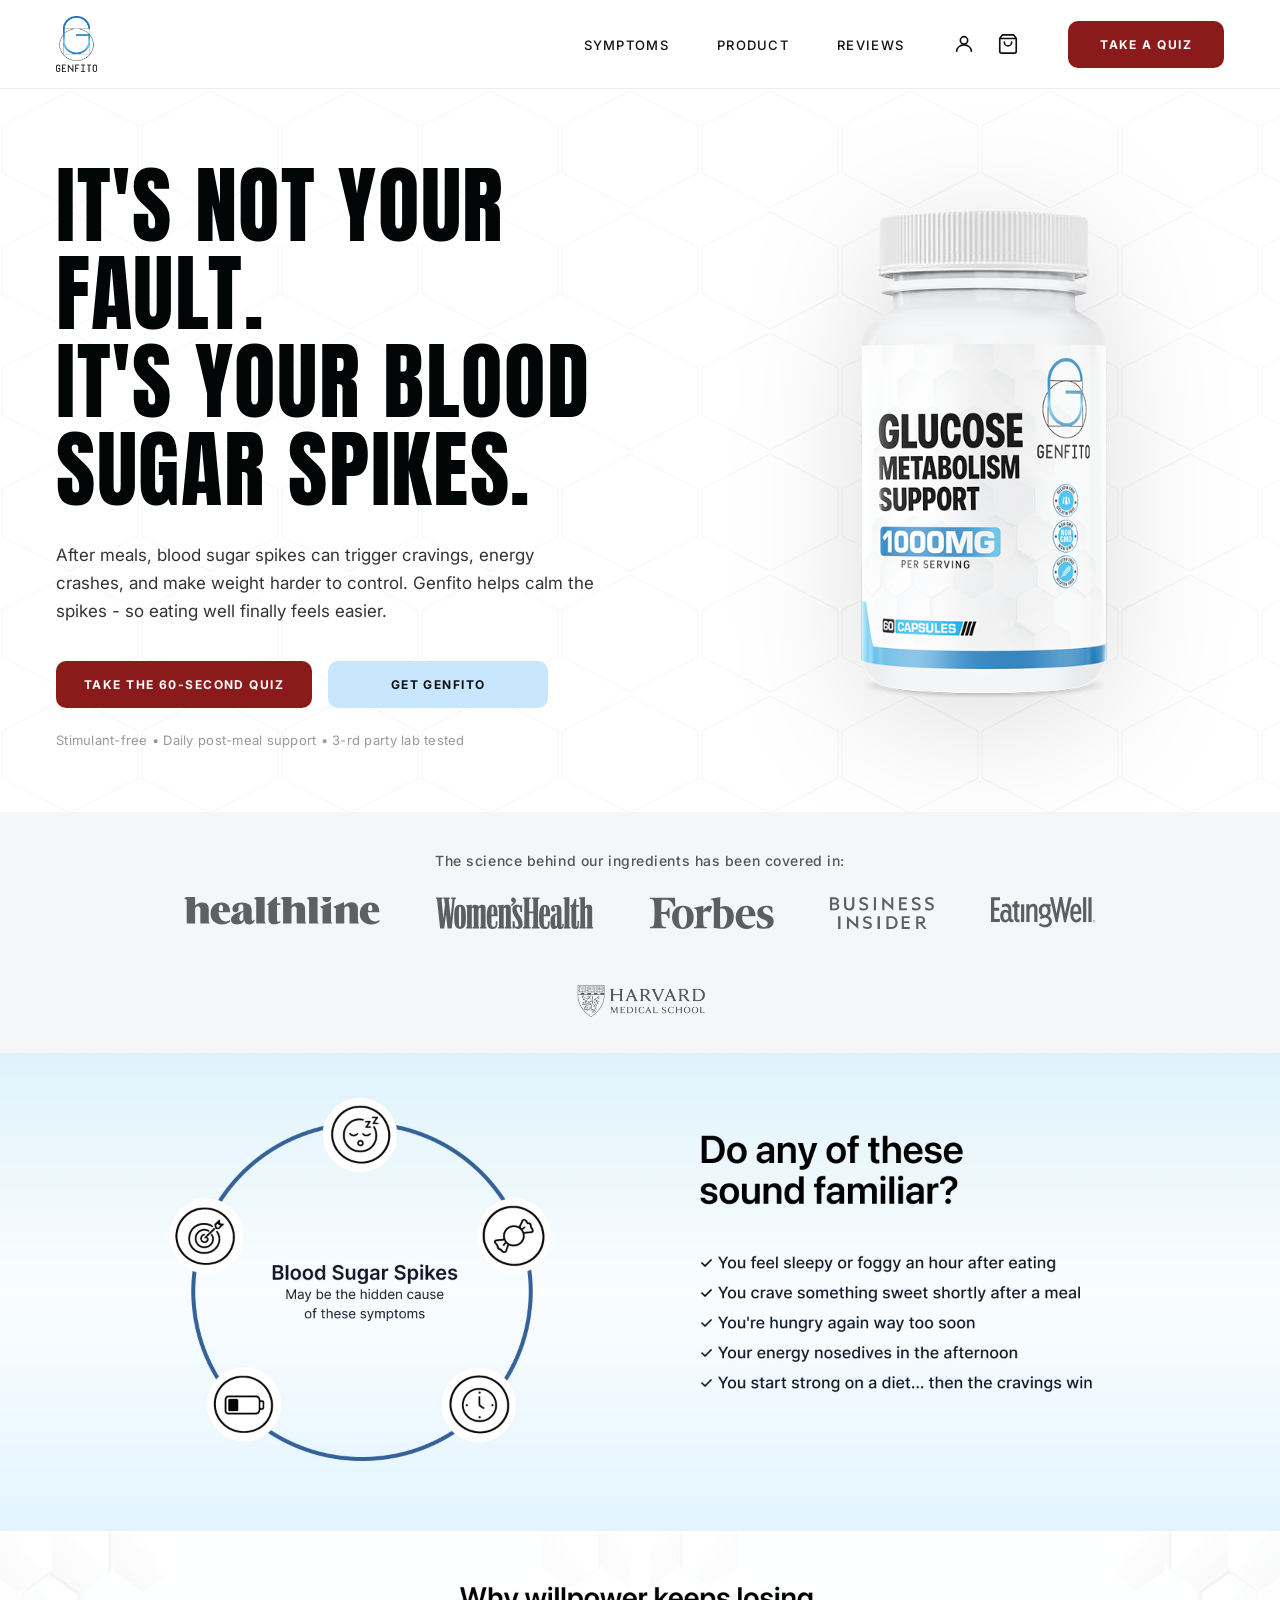
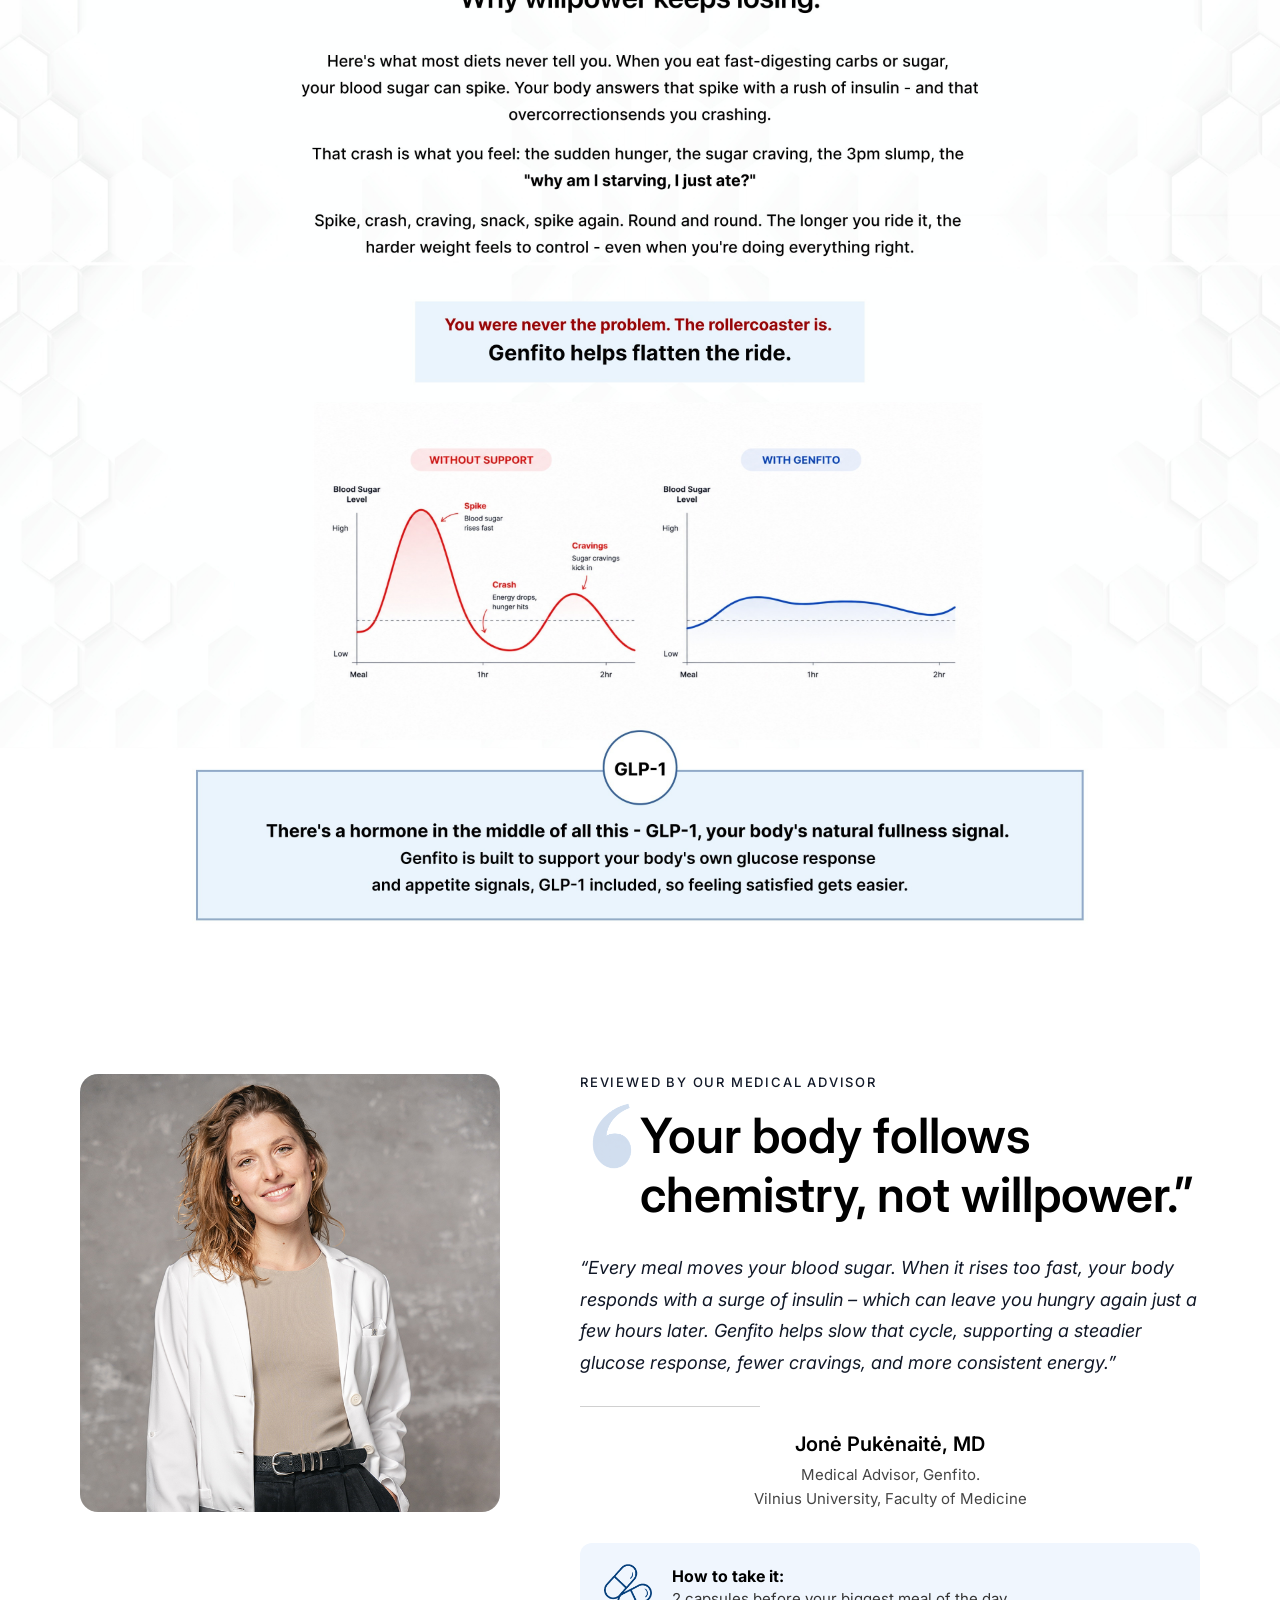
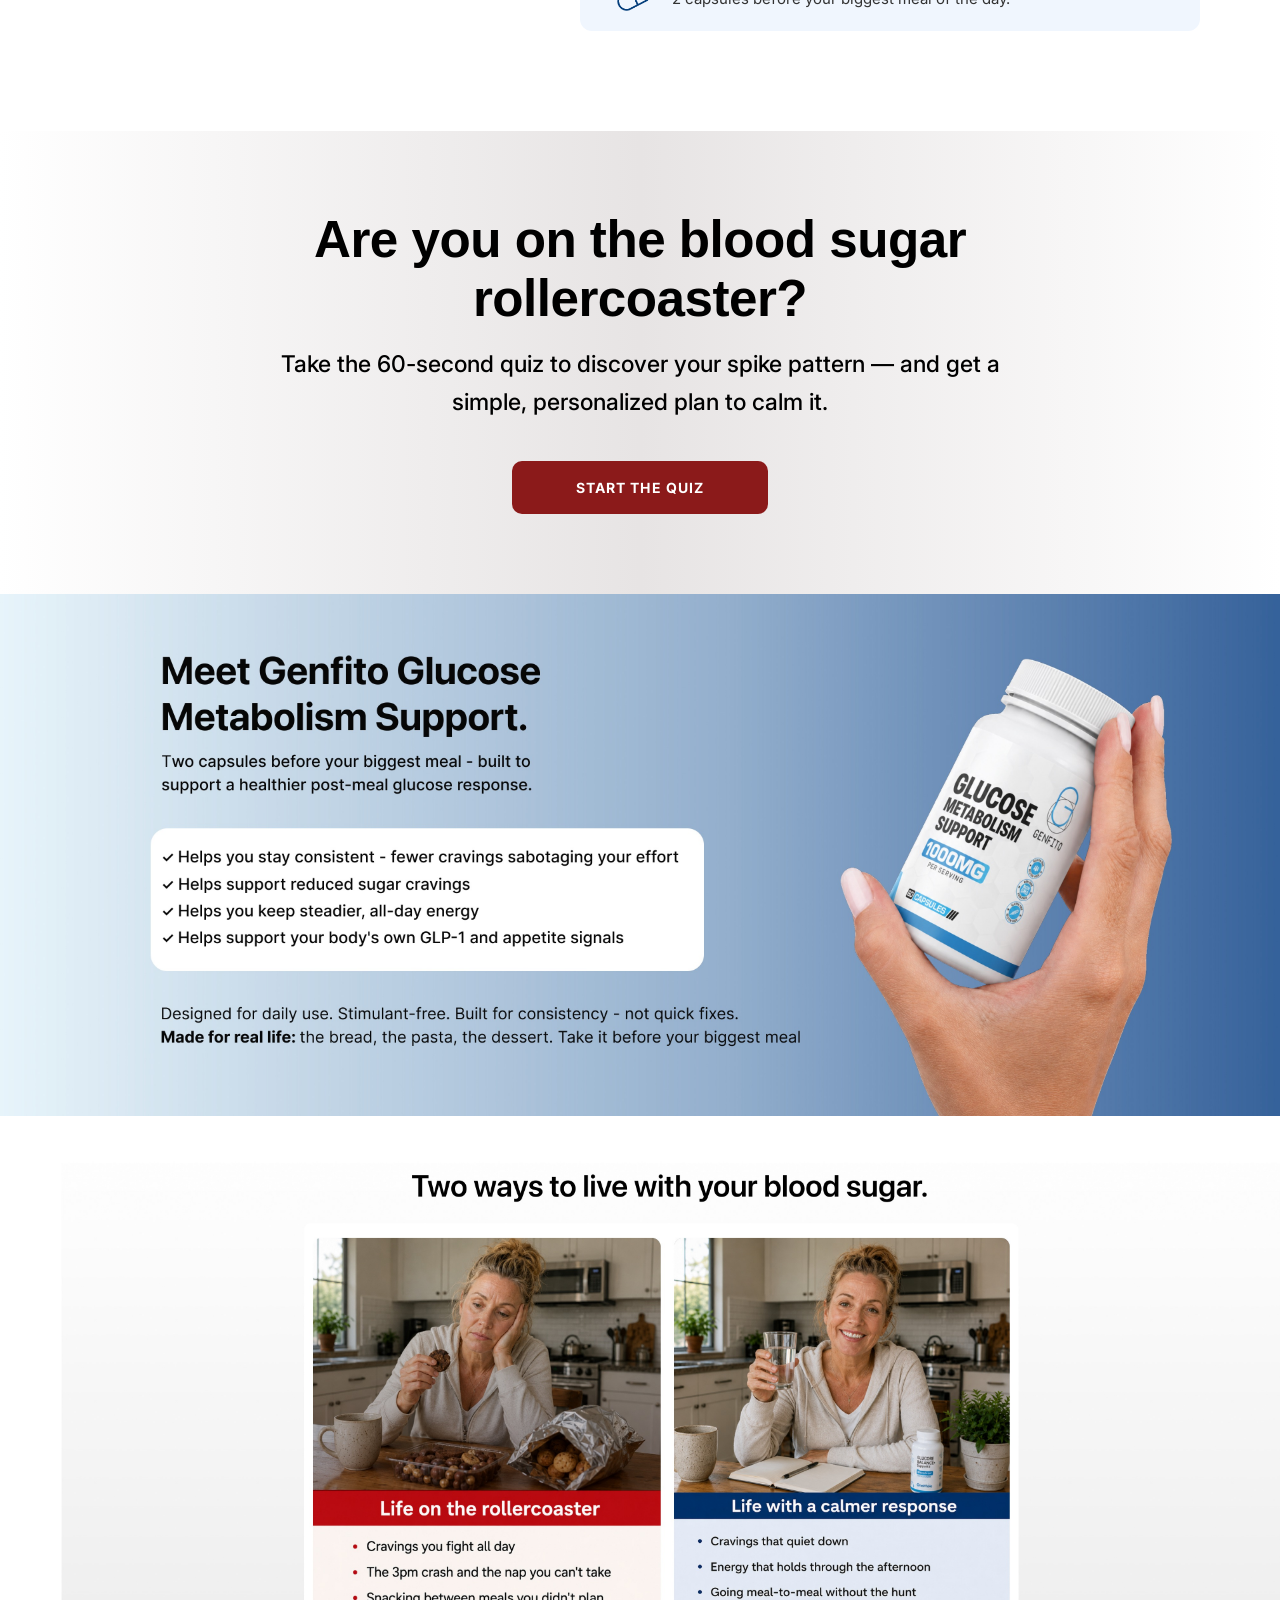
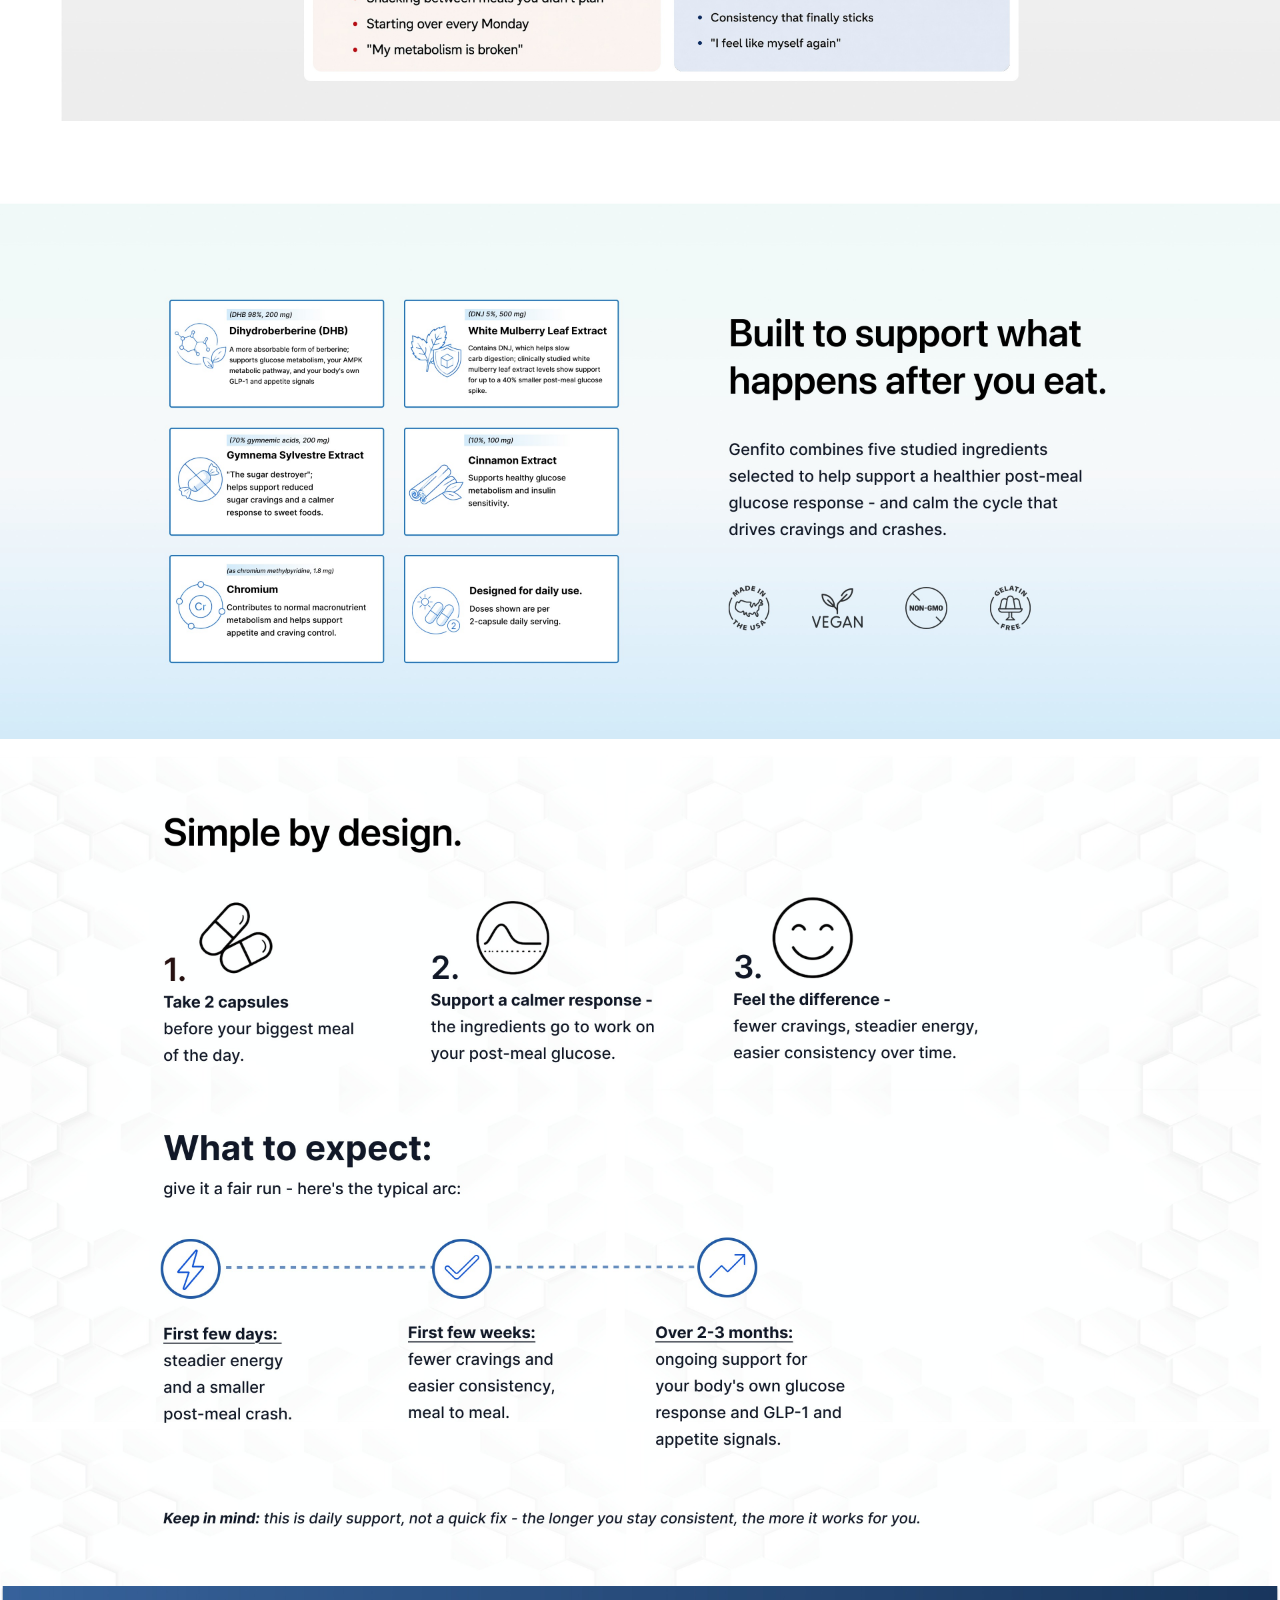
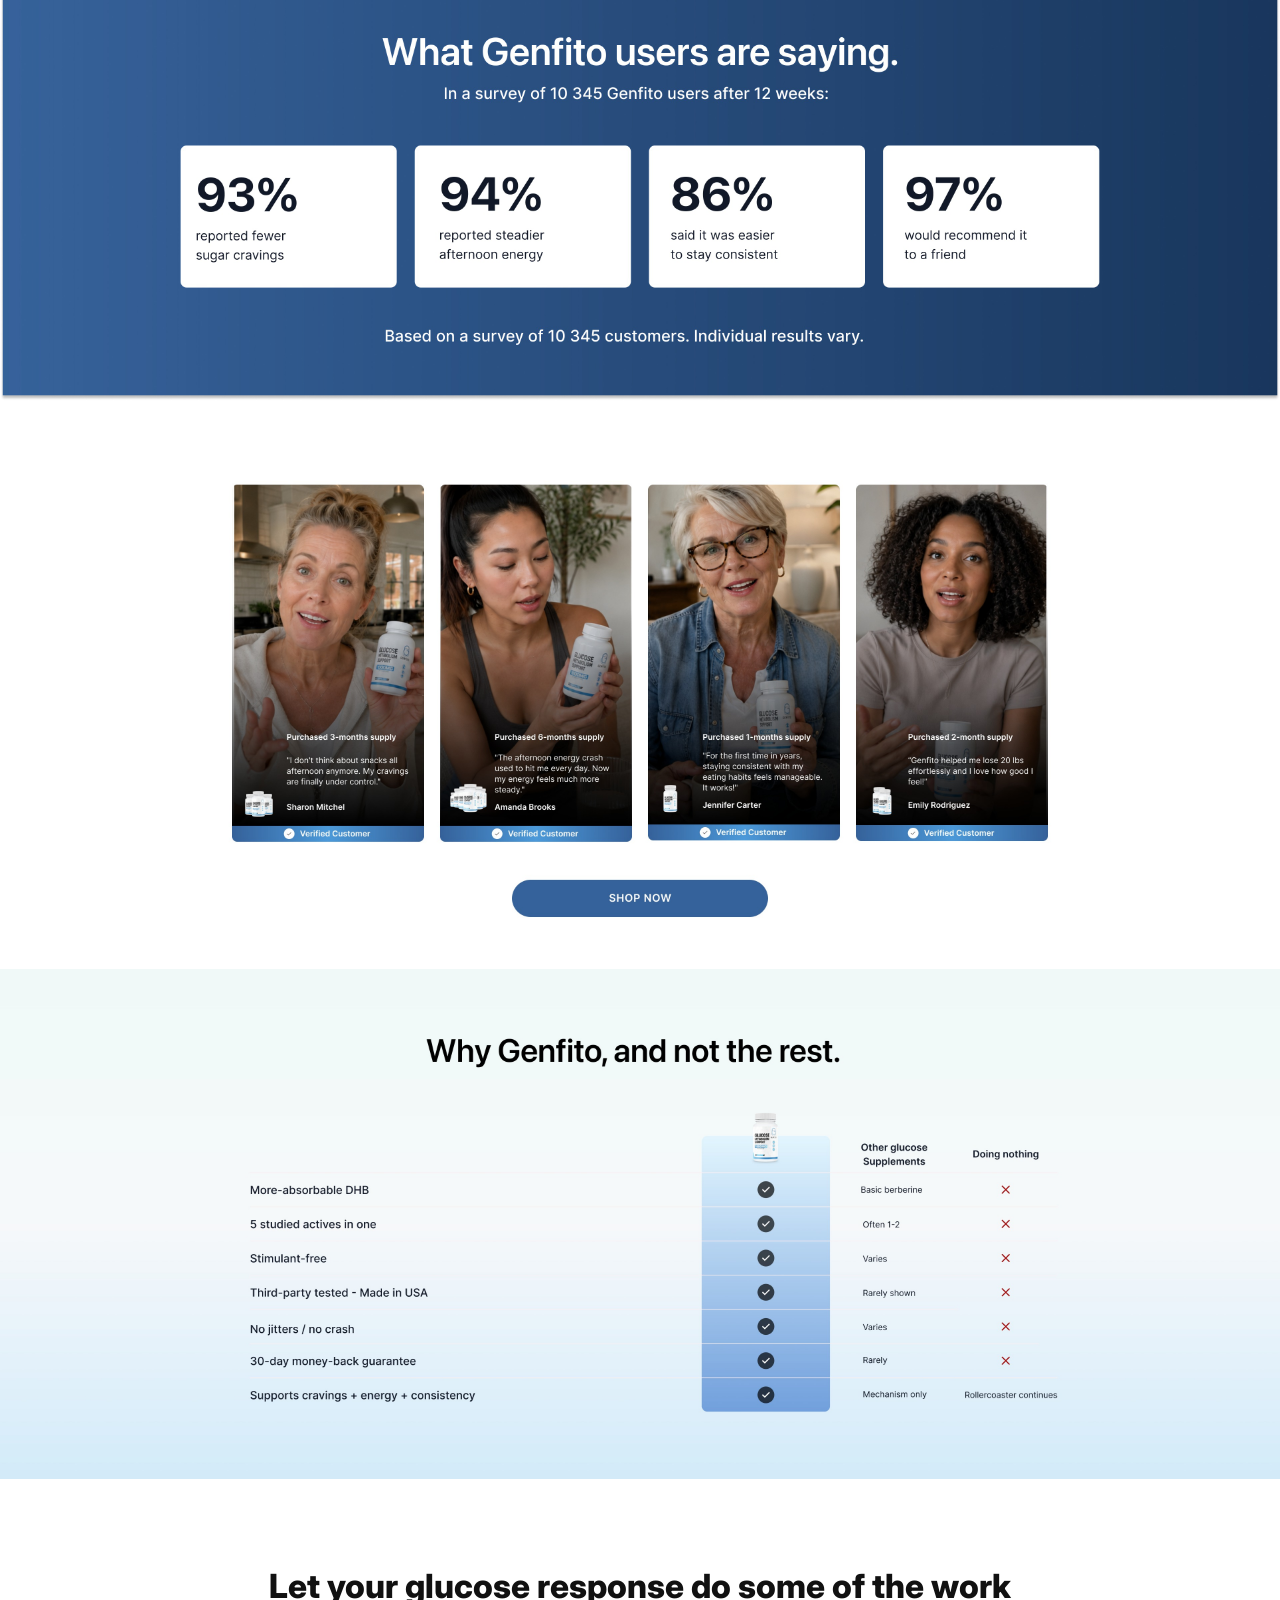
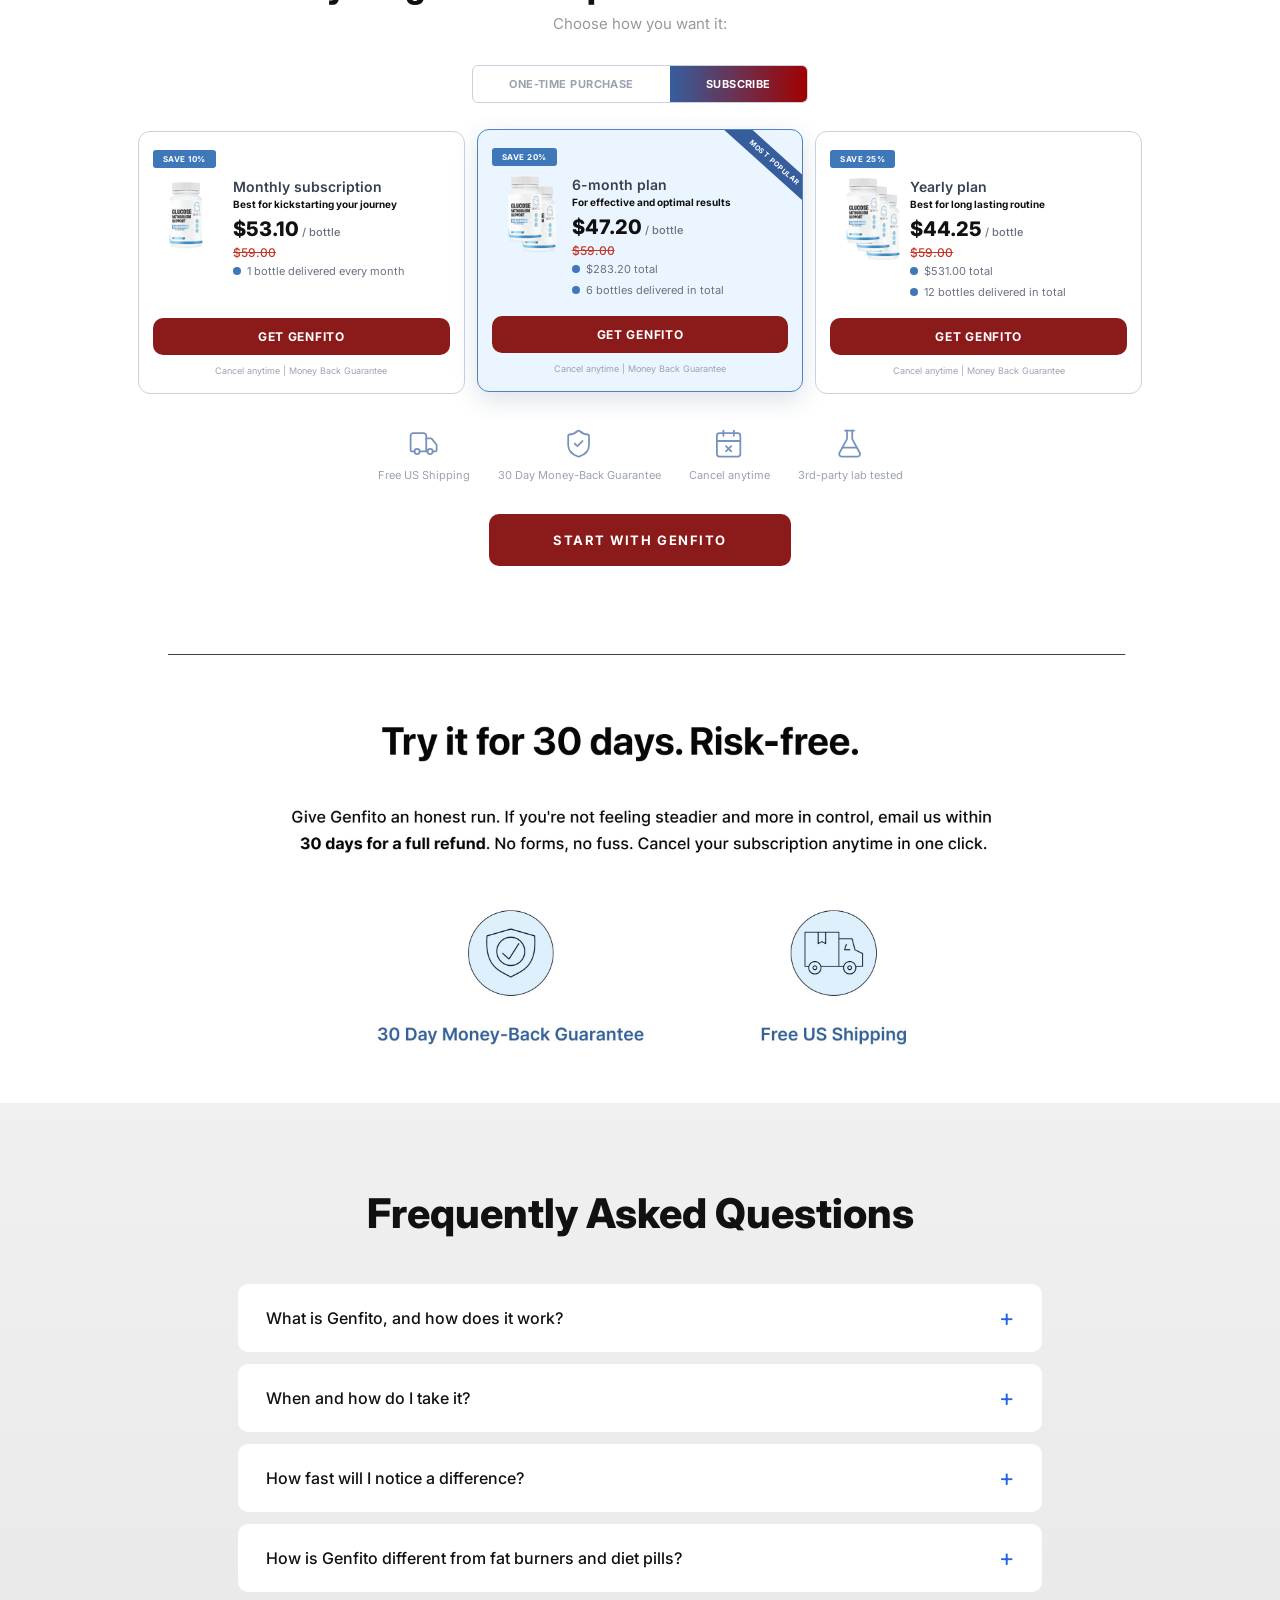
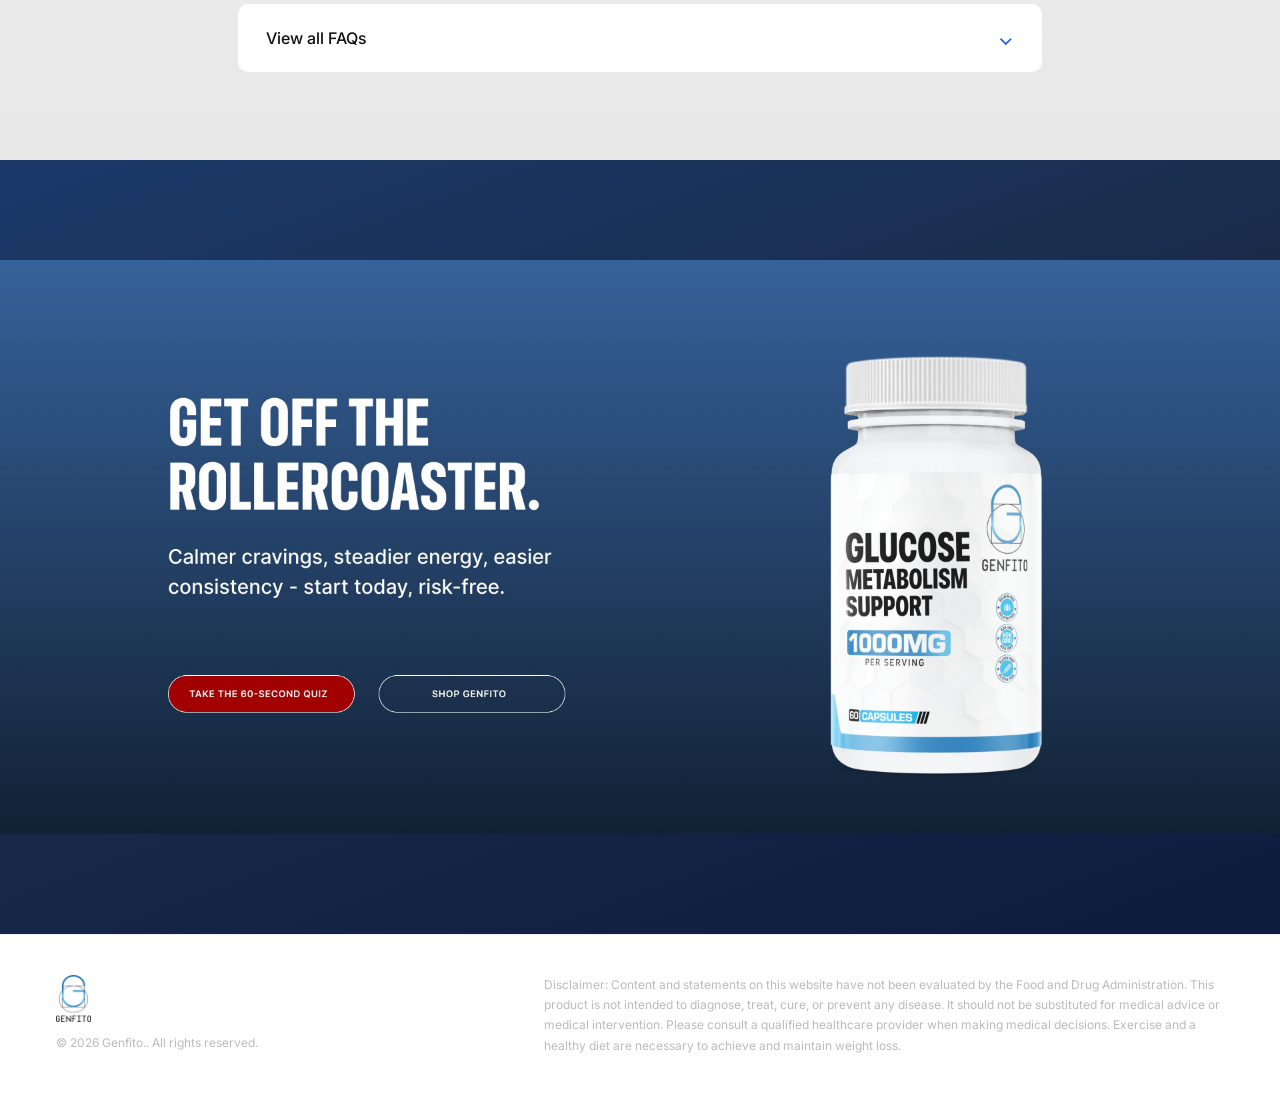
==== commit c50a9f79: "feat(nav): add account + cart icons to genfito.com desktop and mobile nav linking to shop.genfito.co" ====
--- a/index.html
+++ b/index.html
@@ -27,10 +27,8 @@
       --font-body: 'Inter', sans-serif;
       --font-head: 'Barlow Condensed', sans-serif;
     }
-    html { scroll-behavior: smooth; }
-    /* Offset anchor jumps so sticky nav (88px desktop / 72px mobile) doesn't cover the target */
-    :target { scroll-margin-top: 96px; }
-    @media (max-width: 1024px) { :target { scroll-margin-top: 80px; } }
+    html { scroll-behavior: auto; }
+    :target { scroll-margin-top: 0; }
     body { font-family: var(--font-body); color: var(--text); background: #fff; overflow-x: hidden; }
 
     /* ─── Buttons ─── */
@@ -123,6 +121,24 @@
       cursor: pointer; background: none; border: none; padding: 4px;
     }
     .nav-hamburger span { display: block; width: 24px; height: 2px; background: var(--text); }
+    /* ─── NAV ICONS (account + cart) ─── */
+    .nav-icons {
+      display: flex; align-items: center; gap: 4px;
+    }
+    /* Mobile-only right group: icons + hamburger flush right */
+    .nav-right-mobile {
+      display: none; align-items: center; gap: 0;
+    }
+    .nav-icons-mobile {
+      display: none; align-items: center; gap: 0;
+    }
+    .nav-icon-btn {
+      display: flex; align-items: center; justify-content: center;
+      width: 40px; height: 40px; border-radius: 50%;
+      color: var(--text); text-decoration: none; position: relative;
+      transition: background .15s, color .15s;
+    }
+    .nav-icon-btn:hover { background: #f3f4f6; color: var(--red); }
 
     /* ─── HERO ─── */
     #hero { position: relative; overflow: hidden; background: #ffffff; }
@@ -628,6 +644,8 @@
     @media (max-width: 1024px) {
       .nav-inner { height: 72px; padding: 0 32px; }
       .nav-right { display: none; }
+      .nav-right-mobile { display: flex; }
+      .nav-icons-mobile { display: flex; }
       .nav-hamburger { display: flex; }
       /* Mobile hero layout */
       .hero-hexbg { display: none; }
@@ -990,10 +1008,10 @@
       line-height: 20px;
     }
     .ing-badges {
-      display: flex; justify-content: center;
-      gap: 20px; flex-wrap: wrap; margin-top: 8px;
-    }
-    .ing-badge-img { height: 60px; width: auto; object-fit: contain; display: block; }
+      display: flex; justify-content: space-between; align-items: center;
+      gap: 0; flex-wrap: wrap; margin-top: 8px; width: 100%;
+    }
+    .ing-badge-img { height: 42px; width: auto; object-fit: contain; display: block; }
 
     /* ─── HOW IT WORKS MOBILE CSS ─── */
     .how-it-works-mobile {
@@ -1377,11 +1395,31 @@
         <li><a href="#product">Product</a></li>
         <li><a href="#testimonials">Reviews</a></li>
       </ul>
+      <!-- Account + Cart icons (desktop) -->
+      <div class="nav-icons">
+        <a href="https://shop.genfito.com/account" class="nav-icon-btn" aria-label="Account" target="_blank" rel="noopener">
+          <svg xmlns="http://www.w3.org/2000/svg" width="22" height="22" viewBox="0 0 24 24" fill="none" stroke="currentColor" stroke-width="1.8" stroke-linecap="round" stroke-linejoin="round"><circle cx="12" cy="8" r="4"/><path d="M4 20c0-4 3.6-7 8-7s8 3 8 7"/></svg>
+        </a>
+        <a href="https://shop.genfito.com/cart" class="nav-icon-btn" aria-label="Cart" target="_blank" rel="noopener">
+          <svg xmlns="http://www.w3.org/2000/svg" width="22" height="22" viewBox="0 0 24 24" fill="none" stroke="currentColor" stroke-width="1.8" stroke-linecap="round" stroke-linejoin="round"><path d="M6 2 3 6v14a2 2 0 0 0 2 2h14a2 2 0 0 0 2-2V6l-3-4z"/><line x1="3" y1="6" x2="21" y2="6"/><path d="M16 10a4 4 0 0 1-8 0"/></svg>
+        </a>
+      </div>
       <a href="/quiz.html" class="btn-red" id="nav-cta-desktop">Take a Quiz</a>
     </div>
-    <button class="nav-hamburger" id="nav-hamburger-btn" onclick="toggleMobileMenu()" aria-label="Menu">
-      <span></span><span></span><span></span>
-    </button>
+    <!-- Mobile-only: icons + hamburger grouped flush right -->
+    <div class="nav-right-mobile">
+      <div class="nav-icons-mobile">
+        <a href="https://shop.genfito.com/account" class="nav-icon-btn" aria-label="Account" target="_blank" rel="noopener">
+          <svg xmlns="http://www.w3.org/2000/svg" width="22" height="22" viewBox="0 0 24 24" fill="none" stroke="currentColor" stroke-width="1.8" stroke-linecap="round" stroke-linejoin="round"><circle cx="12" cy="8" r="4"/><path d="M4 20c0-4 3.6-7 8-7s8 3 8 7"/></svg>
+        </a>
+        <a href="https://shop.genfito.com/cart" class="nav-icon-btn" aria-label="Cart" target="_blank" rel="noopener">
+          <svg xmlns="http://www.w3.org/2000/svg" width="22" height="22" viewBox="0 0 24 24" fill="none" stroke="currentColor" stroke-width="1.8" stroke-linecap="round" stroke-linejoin="round"><path d="M6 2 3 6v14a2 2 0 0 0 2 2h14a2 2 0 0 0 2-2V6l-3-4z"/><line x1="3" y1="6" x2="21" y2="6"/><path d="M16 10a4 4 0 0 1-8 0"/></svg>
+        </a>
+      </div>
+      <button class="nav-hamburger" id="nav-hamburger-btn" onclick="toggleMobileMenu()" aria-label="Menu">
+        <span></span><span></span><span></span>
+      </button>
+    </div>
   </div>
   <!-- Mobile dropdown menu -->
   <div class="nav-mobile-menu" id="nav-mobile-menu">
@@ -1883,7 +1921,7 @@
     <div class="offer-cards" id="offer-cards-subscribe">
 
       <!-- Monthly -->
-      <div class="offer-card" onclick="selectOfferCard(this,'https://vitruvin-gen.myshopify.com/apps/subscriptions/qc/PBb4tCf9')">
+      <div class="offer-card" onclick="selectOfferCard(this,'https://vitruvin-gen.myshopify.com/apps/subscriptions/qc/jKEc7ySC')">
         <div>
           <div class="offer-card-save">SAVE 10%</div>
           <div class="offer-card-top">
@@ -1902,13 +1940,13 @@
           </div>
         </div>
         <div>
-          <a href="https://vitruvin-gen.myshopify.com/apps/subscriptions/qc/PBb4tCf9" class="offer-card-cta" onclick="event.stopPropagation()">GET GENFITO</a>
+          <a href="https://vitruvin-gen.myshopify.com/apps/subscriptions/qc/jKEc7ySC" class="offer-card-cta" onclick="event.stopPropagation()">GET GENFITO</a>
           <div class="offer-card-guarantee">Cancel anytime | Money Back Guarantee</div>
         </div>
       </div>
 
       <!-- 6-month MOST POPULAR -->
-      <div class="offer-card selected" onclick="selectOfferCard(this,'https://vitruvin-gen.myshopify.com/apps/subscriptions/qc/4VegD2Je')">
+      <div class="offer-card selected" onclick="selectOfferCard(this,'https://vitruvin-gen.myshopify.com/apps/subscriptions/qc/dpNjeomf')">
         <div class="offer-card-badge-wrap"><div class="offer-card-badge">MOST POPULAR</div></div>
         <div>
           <div class="offer-card-save">SAVE 20%</div>
@@ -1930,13 +1968,13 @@
           </div>
         </div>
         <div>
-          <a href="https://vitruvin-gen.myshopify.com/apps/subscriptions/qc/4VegD2Je" class="offer-card-cta" onclick="event.stopPropagation()">GET GENFITO</a>
+          <a href="https://vitruvin-gen.myshopify.com/apps/subscriptions/qc/dpNjeomf" class="offer-card-cta" onclick="event.stopPropagation()">GET GENFITO</a>
           <div class="offer-card-guarantee">Cancel anytime | Money Back Guarantee</div>
         </div>
       </div>
 
       <!-- Yearly -->
-      <div class="offer-card" onclick="selectOfferCard(this,'https://vitruvin-gen.myshopify.com/apps/subscriptions/qc/3BHG1T1z')">
+      <div class="offer-card" onclick="selectOfferCard(this,'https://vitruvin-gen.myshopify.com/apps/subscriptions/qc/9L94K7nw')">
         <div>
           <div class="offer-card-save">SAVE 25%</div>
           <div class="offer-card-top">
@@ -1958,7 +1996,7 @@
           </div>
         </div>
         <div>
-          <a href="https://vitruvin-gen.myshopify.com/apps/subscriptions/qc/3BHG1T1z" class="offer-card-cta" onclick="event.stopPropagation()">GET GENFITO</a>
+          <a href="https://vitruvin-gen.myshopify.com/apps/subscriptions/qc/9L94K7nw" class="offer-card-cta" onclick="event.stopPropagation()">GET GENFITO</a>
           <div class="offer-card-guarantee">Cancel anytime | Money Back Guarantee</div>
         </div>
       </div>
@@ -1969,7 +2007,7 @@
     <div class="offer-cards is-two-up" id="offer-cards-onetime" style="display:none;">
 
       <!-- 1 bottle one-time -->
-      <div class="offer-card selected" onclick="selectOfferCard(this,'https://vitruvin-gen.myshopify.com/apps/subscriptions/qc/C4SaFUci')">
+      <div class="offer-card selected" onclick="selectOfferCard(this,'https://shop.genfito.com/cart/add?id=52515805200666&quantity=1&return_to=%2Fcart')">
         <div>
           <div class="offer-card-top">
             <div class="offer-card-media">
@@ -1986,7 +2024,7 @@
           </div>
         </div>
         <div>
-          <a href="https://vitruvin-gen.myshopify.com/apps/subscriptions/qc/C4SaFUci" class="offer-card-cta" onclick="event.stopPropagation()">GET GENFITO</a>
+          <a href="https://shop.genfito.com/cart/add?id=52515805200666&quantity=1&return_to=%2Fcart" class="offer-card-cta" onclick="event.stopPropagation()">GET GENFITO</a>
           <div class="offer-card-guarantee">Money Back Guarantee</div>
         </div>
       </div>
@@ -2013,7 +2051,7 @@
       </div>
     </div>
 
-    <a id="offer-main-cta" href="https://vitruvin-gen.myshopify.com/apps/subscriptions/qc/4VegD2Je" class="btn-red" style="font-size:13px;padding:18px 64px;">Start with Genfito</a>
+    <a id="offer-main-cta" href="https://vitruvin-gen.myshopify.com/apps/subscriptions/qc/dpNjeomf" class="btn-red" style="font-size:13px;padding:18px 64px;">Start with Genfito</a>
   </div>
 </section>
 
@@ -2313,14 +2351,11 @@
   function navScrollTo(e, id) {
     e.preventDefault();
     closeMobileMenu();
-    // Wait a tick for menu to collapse (it changes nav height), then scroll with offset
-    setTimeout(function() {
-      var target = document.getElementById(id);
-      if (!target) return;
-      var navHeight = document.querySelector('nav').offsetHeight;
-      var top = target.getBoundingClientRect().top + window.pageYOffset - navHeight - 8;
-      window.scrollTo({ top: top, behavior: 'smooth' });
-    }, 80);
+    var target = document.getElementById(id);
+    if (!target) return;
+    var navHeight = document.querySelector('nav').offsetHeight;
+    var top = target.getBoundingClientRect().top + window.pageYOffset - navHeight;
+    window.scrollTo({ top: top, behavior: 'instant' });
   }
   // Close menu when clicking outside
   document.addEventListener('click', function(e) {
